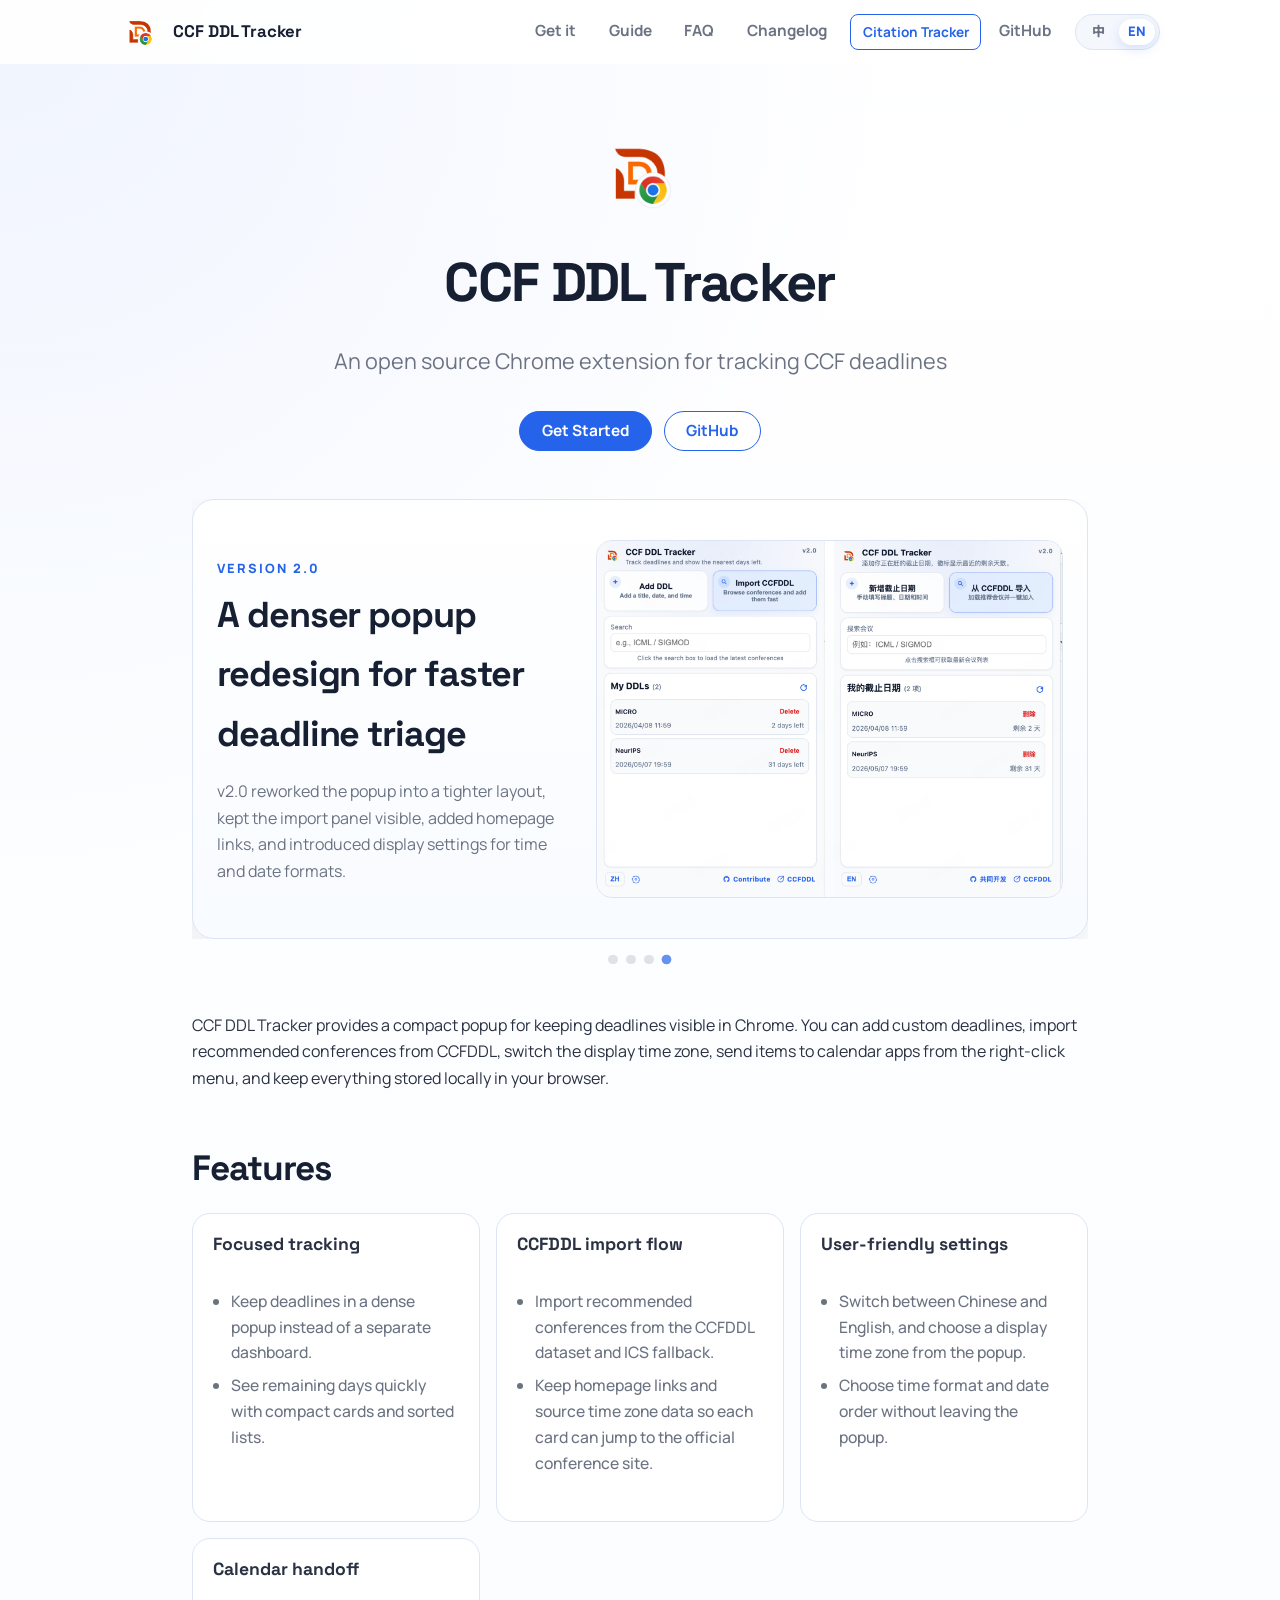
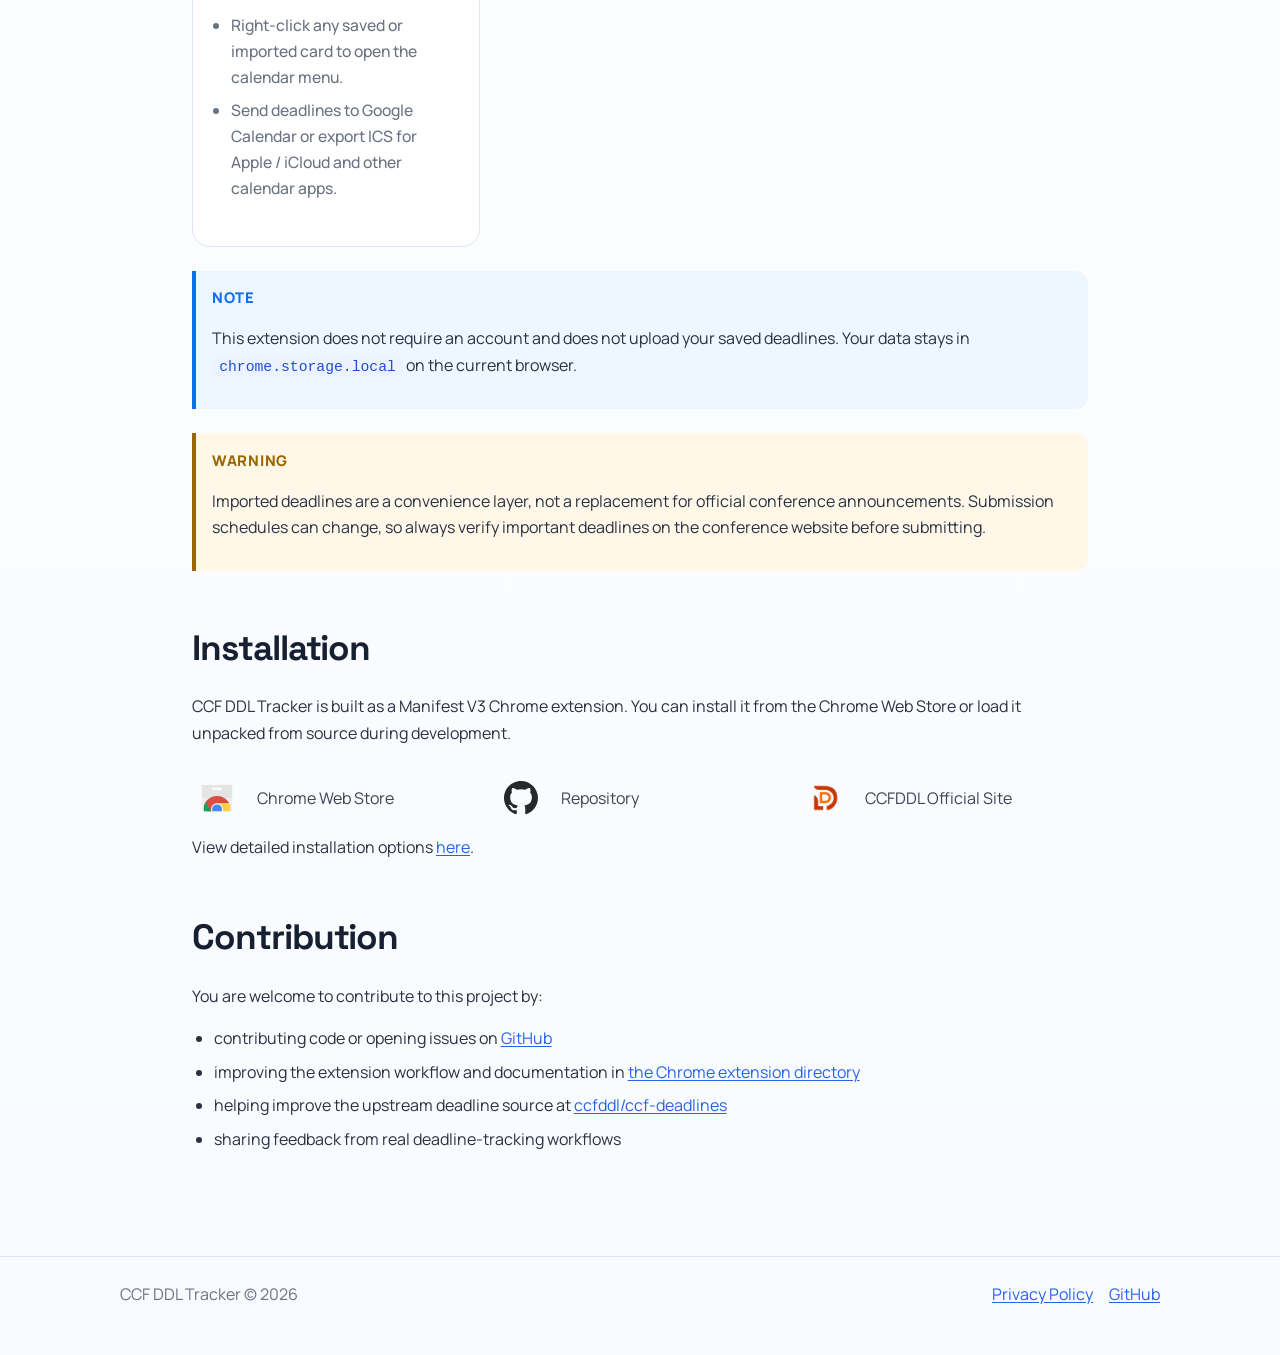
==== website/index.html @ 771f4bde "update" ====
<!DOCTYPE html>
<html lang="en">
<head>
    <meta charset="UTF-8">
    <meta name="viewport" content="width=device-width, initial-scale=1.0">
    <meta
        name="description"
        content="CCF DDL Tracker is an open source Chrome extension for tracking CCF deadlines with a compact popup, right-click calendar actions, time zone switching, import flow, and local-only storage."
        data-i18n-content="meta.description"
    >
    <title>CCF DDL Tracker: 一键添加和管理你的截止日期</title>
    <link rel="preconnect" href="https://fonts.googleapis.com">
    <link rel="preconnect" href="https://fonts.gstatic.com" crossorigin>
    <link
        href="https://fonts.googleapis.com/css2?family=Manrope:wght@400;500;600;700;800&amp;family=Noto+Sans+SC:wght@400;500;600;700;800&amp;family=Space+Grotesk:wght@500;700&amp;display=swap"
        rel="stylesheet"
    >
    <link rel="icon" href="./favicon-16x16.png?v=20260415-logo-large" type="image/png" sizes="16x16">
    <link rel="icon" href="./favicon-32x32.png?v=20260415-logo-large" type="image/png" sizes="32x32">
    <link rel="shortcut icon" href="./favicon-32x32.png?v=20260415-logo-large" type="image/png">
    <link rel="apple-touch-icon" href="./apple-touch-icon.png?v=20260415-logo-large">
    <link rel="stylesheet" href="./style.css">
</head>
<body class="page-home" data-page="home">
    <header class="site-header">
        <nav class="nav-shell">
            <a class="brand" href="./" aria-label="CCF DDL Tracker home" data-i18n-aria-label="brand.ariaLabel">
                <img
                    src="./ccf-ddl-tracker-logo.png"
                    alt="CCF DDL Tracker logo"
                    width="500"
                    height="500"
                    data-i18n-alt="brand.logoAlt"
                >
                <span>CCF DDL Tracker</span>
            </a>

            <button
                class="menu-toggle"
                type="button"
                aria-expanded="false"
                aria-controls="nav-panel"
                aria-label="Open site navigation"
                data-menu-toggle
                data-i18n-aria-label="menu.ariaLabel"
            >
                <span></span>
                <span></span>
                <span></span>
            </button>

            <div class="nav-panel" id="nav-panel" data-nav-panel>
                <a href="./get-it/" data-i18n="nav.getIt">Get it</a>
                <a href="./guide/" data-i18n="nav.guide">Guide</a>
                <a href="./faq/" data-i18n="nav.faq">FAQ</a>
                <a href="./changelog/" data-i18n="nav.changelog">Changelog</a>
                <a class="nav-badge" href="http://jianchengpan.space/citation-tracker/" target="_blank" rel="noopener noreferrer" data-i18n="nav.citationTracker">Citation Tracker</a>
                <a href="https://github.com/jaychempan/ccf-ddl-tracker" target="_blank" rel="noopener noreferrer" data-i18n="nav.github">GitHub</a>
                <button
                    class="language-toggle"
                    type="button"
                    aria-label="Switch website language"
                    data-lang-toggle
                    data-i18n-aria-label="langToggle.ariaLabel"
                >
                    <span data-lang-option="zh">中</span>
                    <span data-lang-option="en">EN</span>
                </button>
            </div>
        </nav>
    </header>

    <main class="site-main">
        <section class="project-info">
            <picture class="project-icon">
                <img
                    src="./ccf-ddl-tracker-logo.png"
                    alt="CCF DDL Tracker logo"
                    width="500"
                    height="500"
                    data-i18n-alt="brand.logoAlt"
                >
            </picture>
            <h1>CCF DDL Tracker</h1>
            <p class="project-subtitle" data-i18n="home.subtitle">An open source Chrome extension for tracking CCF deadlines</p>
        </section>

        <div class="hero-actions">
            <a class="button button-primary" href="./get-it/" data-i18n="home.primaryCta">Get Started</a>
            <a
                class="button button-secondary"
                href="https://github.com/jaychempan/ccf-ddl-tracker"
                target="_blank"
                rel="noopener noreferrer"
                data-i18n="nav.github"
            >
                GitHub
            </a>
        </div>

        <section class="preview-showcase">
            <div class="preview-scroller" data-preview-scroller>
                <article class="preview-panel" id="preview-v23" data-preview-slide>
                    <div class="preview-copy">
                        <span class="eyebrow" data-i18n="home.preview.eyebrow">Version 2.3</span>
                        <h3 data-i18n="home.preview.title">Conference metadata built into the popup workflow</h3>
                        <p data-i18n="home.preview.body">
                            v2.3 surfaces CCF categories and rankings while browsing imports, lets you choose which
                            metadata appears on saved cards and calendar exports, and remembers unfinished manual entries.
                        </p>
                    </div>
                    <img
                        src="./previewv2.3.png"
                        alt="Preview of the CCF DDL Tracker popup"
                        width="3180"
                        height="2475"
                        data-i18n-alt="home.preview.imageAlt"
                    >
                </article>

                <article class="preview-panel" id="preview-v22" data-preview-slide>
                    <div class="preview-copy">
                        <span class="eyebrow" data-i18n="home.preview.v22.eyebrow">Version 2.2</span>
                        <h3 data-i18n="home.preview.v22.title">Right-click calendar actions</h3>
                        <p data-i18n="home.preview.v22.body">
                            v2.2 added a right-click context menu for deadline cards, with direct export to
                            Google Calendar and Apple-compatible .ics download.
                        </p>
                    </div>
                    <img
                        src="./previewv2.2.png"
                        alt="Preview of the CCF DDL Tracker popup in v2.2"
                        width="3180"
                        height="2475"
                        loading="lazy"
                        data-i18n-alt="home.preview.v22.imageAlt"
                    >
                </article>

                <article class="preview-panel" id="preview-v21" data-preview-slide>
                    <div class="preview-copy">
                        <span class="eyebrow" data-i18n="home.preview.v21.eyebrow">Version 2.1</span>
                        <h3 data-i18n="home.preview.v21.title">Time zone switching that fits real submission workflows</h3>
                        <p data-i18n="home.preview.v21.body">
                            v2.1 added a popup time zone selector, kept imported source time semantics intact,
                            and made manual deadlines save against the zone you selected.
                        </p>
                    </div>
                    <img
                        src="./previewv2.1.png"
                        alt="Preview of the CCF DDL Tracker popup in v2.1"
                        width="3180"
                        height="2475"
                        loading="lazy"
                        data-i18n-alt="home.preview.v21.imageAlt"
                    >
                </article>

                <article class="preview-panel" id="preview-v20" data-preview-slide>
                    <div class="preview-copy">
                        <span class="eyebrow" data-i18n="home.preview.v20.eyebrow">Version 2.0</span>
                        <h3 data-i18n="home.preview.v20.title">A denser popup redesign for faster deadline triage</h3>
                        <p data-i18n="home.preview.v20.body">
                            v2.0 reworked the popup into a tighter layout, kept the import panel visible,
                            added homepage links, and introduced display settings for time and date formats.
                        </p>
                    </div>
                    <img
                        src="./previewv2.0.png"
                        alt="Preview of the CCF DDL Tracker popup in v2.0"
                        width="3231"
                        height="2475"
                        loading="lazy"
                        data-i18n-alt="home.preview.v20.imageAlt"
                    >
                </article>
            </div>

            <div class="preview-dots" role="group" aria-label="Choose a release preview" data-i18n-aria-label="home.preview.tabsLabel">
                <button class="preview-dot is-active" type="button" data-preview-target="0" aria-controls="preview-v23" aria-pressed="true" aria-label="v2.3" title="v2.3"></button>
                <button class="preview-dot" type="button" data-preview-target="1" aria-controls="preview-v22" aria-pressed="false" aria-label="v2.2" title="v2.2"></button>
                <button class="preview-dot" type="button" data-preview-target="2" aria-controls="preview-v21" aria-pressed="false" aria-label="v2.1" title="v2.1"></button>
                <button class="preview-dot" type="button" data-preview-target="3" aria-controls="preview-v20" aria-pressed="false" aria-label="v2.0" title="v2.0"></button>
            </div>
        </section>

        <article class="article-shell">
            <p data-i18n="home.intro">
                CCF DDL Tracker provides a compact popup for keeping deadlines visible in Chrome.
                You can add custom deadlines, import recommended conferences from CCFDDL, switch the
                display time zone, and keep everything stored locally in your browser.
            </p>

            <h2 data-i18n="home.features.title">Features</h2>
            <div class="home-features">
                <ul>
                    <li>
                        <span class="feature-title" data-i18n="home.features.focused.title">Focused tracking</span>
                        <ul>
                            <li data-i18n="home.features.focused.item1">Keep deadlines in a dense popup instead of a separate dashboard.</li>
                            <li data-i18n="home.features.focused.item2">See remaining days quickly with compact cards and sorted lists.</li>
                        </ul>
                    </li>
                    <li>
                        <span class="feature-title" data-i18n="home.features.import.title">CCFDDL import flow</span>
                        <ul>
                            <li data-i18n="home.features.import.item1">Import recommended conferences from the CCFDDL dataset and ICS fallback.</li>
                            <li data-i18n="home.features.import.item2">Keep homepage links and source time zone data so each card can jump to the official conference site.</li>
                        </ul>
                    </li>
                    <li>
                        <span class="feature-title" data-i18n="home.features.settings.title">User-friendly settings</span>
                        <ul>
                            <li data-i18n="home.features.settings.item1">Switch between Chinese and English, and choose a display time zone from the popup.</li>
                            <li data-i18n="home.features.settings.item2">Choose time format and date order without leaving the popup.</li>
                        </ul>
                    </li>
                    <li>
                        <span class="feature-title" data-i18n="home.features.calendar.title">Calendar handoff</span>
                        <ul>
                            <li data-i18n="home.features.calendar.item1">Right-click any saved or imported card to open the calendar menu.</li>
                            <li data-i18n="home.features.calendar.item2">Send deadlines to Google Calendar or export ICS for Apple / iCloud and other calendar apps.</li>
                        </ul>
                    </li>
                </ul>
            </div>

            <div class="markdown-alert markdown-alert-note">
                <p class="markdown-alert-title" data-i18n="home.note.title">Note</p>
                <p data-i18n-html="home.note.body">
                    This extension does not require an account and does not upload your saved deadlines.
                    Your data stays in <code>chrome.storage.local</code> on the current browser.
                </p>
            </div>

            <div class="markdown-alert markdown-alert-warning">
                <p class="markdown-alert-title" data-i18n="home.warning.title">Warning</p>
                <p data-i18n="home.warning.body">
                    Imported deadlines are a convenience layer, not a replacement for official conference
                    announcements. Submission schedules can change, so always verify important deadlines on
                    the conference website before submitting.
                </p>
            </div>

            <h2 data-i18n="home.install.title">Installation</h2>
            <p data-i18n="home.install.body">
                CCF DDL Tracker is built as a Manifest V3 Chrome extension. You can install it from the
                Chrome Web Store or load it unpacked from source during development.
            </p>

            <div class="button-list">
                <ul>
                    <li>
                        <a
                            href="https://chromewebstore.google.com/detail/fnnpcnlkehcbickmdmepjpjimgcleidd?utm_source=item-share-cb"
                            target="_blank"
                            rel="noopener noreferrer"
                        >
                            <span class="button-logo-slot" aria-hidden="true">
                                <img class="button-logo" src="./logos/chrome-web-store.svg" alt="">
                            </span>
                            <span class="button-label" data-i18n="home.links.chromeWebStore">Chrome Web Store</span>
                        </a>
                    </li>
                    <li>
                        <a
                            href="https://github.com/jaychempan/ccf-ddl-tracker"
                            target="_blank"
                            rel="noopener noreferrer"
                        >
                            <span class="button-logo-slot" aria-hidden="true">
                                <img class="button-logo button-logo-github" src="./logos/github.svg" alt="">
                            </span>
                            <span class="button-label" data-i18n="home.links.repository">Repository</span>
                        </a>
                    </li>
                    <li>
                        <a
                            href="https://ccfddl.com/"
                            target="_blank"
                            rel="noopener noreferrer"
                        >
                            <span class="button-logo-slot" aria-hidden="true">
                                <img class="button-logo button-logo-ccfddl" src="./logos/ccfddl.png" alt="">
                            </span>
                            <span class="button-label" data-i18n="home.links.ccfddl">CCFDDL Official Site</span>
                        </a>
                    </li>
                </ul>
            </div>

            <p data-i18n-html="home.install.more">
                View detailed installation options <a href="./get-it/">here</a>.
            </p>

            <h2 data-i18n="home.contribution.title">Contribution</h2>
            <p data-i18n="home.contribution.lead">You are welcome to contribute to this project by:</p>
            <ul>
                <li data-i18n-html="home.contribution.item1">contributing code or opening issues on <a href="https://github.com/jaychempan/ccf-ddl-tracker" target="_blank" rel="noopener noreferrer">GitHub</a></li>
                <li data-i18n-html="home.contribution.item2">improving the extension workflow and documentation in <a href="https://github.com/jaychempan/ccf-ddl-tracker/tree/main/chrome" target="_blank" rel="noopener noreferrer">the Chrome extension directory</a></li>
                <li data-i18n-html="home.contribution.item3">helping improve the upstream deadline source at <a href="https://github.com/ccfddl/ccf-deadlines" target="_blank" rel="noopener noreferrer">ccfddl/ccf-deadlines</a></li>
                <li data-i18n="home.contribution.item4">sharing feedback from real deadline-tracking workflows</li>
            </ul>
        </article>
    </main>

    <footer class="site-footer">
        <div class="footer-shell">
            <div>CCF DDL Tracker © 2026</div>
            <div class="footer-links">
                <a href="./privacy/" data-i18n="footer.privacy">Privacy Policy</a>
                <a href="https://github.com/jaychempan/ccf-ddl-tracker" target="_blank" rel="noopener noreferrer" data-i18n="nav.github">GitHub</a>
            </div>
        </div>
    </footer>

    <script src="./script.js"></script>
</body>
</html>
---- website/style.css ----
:root {
    --color-primary: #2563eb;
    --color-primary-strong: #1d4ed8;
    --color-foreground: #172033;
    --color-background: #ffffff;
    --color-border: #dde4f3;
    --color-muted: #6b7382;
    --color-muted-bg: #f4f7fc;
    --color-progress: #f7b733;
    --color-note: #0f6feb;
    --color-note-bg: #eef6ff;
    --color-warning: #9a6700;
    --color-warning-bg: #fff8e8;
    --shadow-soft: 0 18px 40px rgba(23, 32, 51, 0.08);
    --radius: 18px;
    --nav-height: 4rem;
    --max-width: 1040px;
    --home-content-width: 56rem;
}

*,
*::before,
*::after {
    box-sizing: border-box;
}

html {
    scroll-behavior: smooth;
    scrollbar-width: none;
}

body {
    margin: 0;
    color: var(--color-foreground);
    background:
        radial-gradient(circle at top left, rgba(37, 99, 235, 0.07), transparent 28%),
        linear-gradient(180deg, #ffffff 0%, #f8fbff 100%);
    font-family: "Manrope", "Noto Sans SC", "Helvetica Neue", Arial, sans-serif;
    line-height: 1.65;
    -ms-overflow-style: none;
}

html::-webkit-scrollbar,
body::-webkit-scrollbar {
    width: 0;
    height: 0;
}

body.menu-open {
    overflow: hidden;
}

a {
    color: inherit;
    text-decoration: none;
}

img {
    display: block;
    max-width: 100%;
    height: auto;
}

code {
    padding: 0.12rem 0.45rem;
    border-radius: 0.35rem;
    background: #edf2ff;
    color: var(--color-primary-strong);
    font-family: ui-monospace, SFMono-Regular, Menlo, Monaco, Consolas, monospace;
    font-size: 0.92em;
}

.site-header {
    position: sticky;
    top: 0;
    z-index: 20;
    background: rgba(255, 255, 255, 0.9);
    backdrop-filter: blur(16px);
}

.nav-shell,
.site-main,
.footer-shell {
    width: min(calc(100% - 2rem), var(--max-width));
    margin: 0 auto;
}

.nav-shell {
    display: flex;
    align-items: center;
    min-height: var(--nav-height);
    gap: 1rem;
}

.brand {
    display: inline-flex;
    align-items: center;
    gap: 0.8rem;
    font-family: "Space Grotesk", "Noto Sans SC", "Helvetica Neue", Arial, sans-serif;
    font-size: 1.05rem;
    font-weight: 700;
}

.brand img {
    width: 40px;
    height: 40px;
    border-radius: 12px;
}

.nav-panel {
    display: flex;
    align-items: center;
    gap: 0.25rem;
    margin-left: auto;
}

.nav-panel a {
    display: block;
    padding: 0.7rem 0.9rem;
    border-bottom: 2px solid transparent;
    color: var(--color-muted);
    font-size: 0.96rem;
    font-weight: 700;
    transition: color 0.18s ease, border-color 0.18s ease;
}

.nav-panel a:hover,
.nav-panel a:focus-visible,
.nav-panel a.active {
    color: var(--color-primary);
    border-color: currentColor;
}

.nav-badge {
    margin-left: 0.3rem;
    padding: 0.35rem 0.7rem !important;
    border: 1.5px solid var(--color-primary) !important;
    border-radius: 0.5rem;
    color: var(--color-primary) !important;
    font-size: 0.85rem !important;
    font-weight: 600;
    transition: background 0.18s ease, color 0.18s ease;
}

.nav-badge:hover,
.nav-badge:focus-visible {
    background: var(--color-primary);
    color: #fff !important;
    border-color: var(--color-primary) !important;
}

.language-toggle {
    display: inline-flex;
    align-items: center;
    gap: 0.2rem;
    margin-left: 0.35rem;
    padding: 0.28rem;
    border: 1px solid var(--color-border);
    border-radius: 999px;
    background: rgba(244, 247, 252, 0.96);
    color: var(--color-muted);
    cursor: pointer;
    font: inherit;
}

.language-toggle span {
    display: inline-flex;
    align-items: center;
    justify-content: center;
    min-width: 2.2rem;
    padding: 0.38rem 0.55rem;
    border-radius: 999px;
    font-size: 0.82rem;
    font-weight: 800;
    line-height: 1;
    transition: background 0.18s ease, color 0.18s ease, box-shadow 0.18s ease;
}

.language-toggle:hover,
.language-toggle:focus-visible {
    border-color: rgba(37, 99, 235, 0.3);
}

html[lang="zh-CN"] .language-toggle [data-lang-option="zh"],
html[lang="en"] .language-toggle [data-lang-option="en"] {
    background: var(--color-background);
    color: var(--color-primary);
    box-shadow: 0 4px 12px rgba(37, 99, 235, 0.14);
}

.menu-toggle {
    display: none;
    margin-left: auto;
    width: 44px;
    height: 44px;
    padding: 0;
    border: 1px solid var(--color-border);
    border-radius: 12px;
    background: var(--color-background);
    cursor: pointer;
}

.menu-toggle span {
    display: block;
    width: 18px;
    height: 2px;
    margin: 4px auto;
    border-radius: 999px;
    background: var(--color-foreground);
    transition: transform 0.22s ease, opacity 0.22s ease;
}

.menu-toggle[aria-expanded="true"] span:nth-child(1) {
    transform: translateY(6px) rotate(45deg);
}

.menu-toggle[aria-expanded="true"] span:nth-child(2) {
    opacity: 0;
}

.menu-toggle[aria-expanded="true"] span:nth-child(3) {
    transform: translateY(-6px) rotate(-45deg);
}

.site-main {
    padding: 4rem 0 5rem;
}

.page-home .project-info,
.page-home .hero-actions,
.page-home .preview-showcase,
.page-home .article-shell {
    max-width: var(--home-content-width);
    margin-left: auto;
    margin-right: auto;
}

.project-info {
    text-align: center;
}

.project-icon {
    display: block;
    width: 92px;
    height: 92px;
    margin: 0 auto 1.1rem;
}

.project-icon img {
    width: 100%;
    height: 100%;
    object-fit: contain;
}

.project-info h1,
.article-shell h1,
.article-shell h2,
.article-shell h3,
.preview-copy h3 {
    font-family: "Space Grotesk", "Noto Sans SC", "Helvetica Neue", Arial, sans-serif;
    letter-spacing: -0.03em;
}

.project-info h1 {
    margin: 0;
    font-size: clamp(2.5rem, 5vw, 3.4rem);
}

.project-subtitle {
    margin: 1rem auto 0;
    max-width: 40rem;
    color: var(--color-muted);
    font-size: 1.35rem;
}

.hero-actions {
    display: flex;
    justify-content: center;
    gap: 0.75rem;
    margin: 2rem 0 3rem;
}

.button {
    display: inline-flex;
    align-items: center;
    justify-content: center;
    padding: 0.62rem 1.35rem;
    border: 1px solid var(--color-primary);
    border-radius: 999px;
    background: var(--color-background);
    color: var(--color-primary);
    font-size: 0.96rem;
    font-weight: 700;
    line-height: 1.2;
    transition: transform 0.18s ease, box-shadow 0.18s ease, color 0.18s ease;
}

.button:hover,
.button:focus-visible {
    transform: translateY(-1px);
}

.button-primary {
    background: var(--color-primary);
    color: #ffffff;
}

.button-secondary {
    background: var(--color-background);
}

.preview-showcase {
    margin: 0 auto 3rem;
}

.preview-dots {
    display: flex;
    align-items: center;
    justify-content: center;
    gap: 0.55rem;
    margin-top: 1rem;
}

.preview-dot {
    width: 0.58rem;
    height: 0.58rem;
    padding: 0;
    border: 0;
    border-radius: 50%;
    background: rgba(23, 32, 51, 0.18);
    cursor: pointer;
    transition: transform 0.18s ease, background-color 0.18s ease, opacity 0.18s ease;
    opacity: 0.7;
}

.preview-dot:hover,
.preview-dot:focus-visible {
    background: rgba(23, 32, 51, 0.28);
    opacity: 1;
}

.preview-dot:focus-visible {
    outline: 2px solid rgba(37, 99, 235, 0.28);
    outline-offset: 3px;
}

.preview-dot.is-active {
    background: rgba(37, 99, 235, 0.7);
    transform: scale(1.08);
    opacity: 1;
}

.preview-scroller {
    display: grid;
    grid-auto-flow: column;
    grid-auto-columns: 100%;
    gap: 1rem;
    overflow-x: auto;
    padding-bottom: 0;
    scroll-snap-type: x mandatory;
    overscroll-behavior-x: contain;
    scrollbar-width: none;
    -ms-overflow-style: none;
}

.preview-scroller::-webkit-scrollbar {
    display: none;
}

.preview-panel {
    display: grid;
    grid-template-columns: minmax(0, 0.95fr) minmax(0, 1.25fr);
    align-items: center;
    gap: 1.5rem;
    min-width: 0;
    margin: 0;
    padding: 1.5rem;
    border: 1px solid var(--color-border);
    border-radius: calc(var(--radius) + 4px);
    background: linear-gradient(180deg, #ffffff 0%, #f8fbff 100%);
    box-shadow: var(--shadow-soft);
    scroll-snap-align: start;
}

.preview-panel img {
    border-radius: 1rem;
    border: 1px solid var(--color-border);
}

.preview-copy h3 {
    margin: 0.35rem 0 0.9rem;
    font-size: clamp(1.6rem, 3vw, 2.25rem);
}

.preview-copy p {
    margin: 0;
    color: var(--color-muted);
}

.eyebrow {
    color: var(--color-primary);
    font-size: 0.8rem;
    font-weight: 800;
    letter-spacing: 0.16em;
    text-transform: uppercase;
}

.article-shell {
    max-width: 52rem;
    margin: 0 auto;
}

.article-shell > :first-child {
    margin-top: 0;
}

.article-shell h1 {
    margin: 0 0 1rem;
    font-size: clamp(2.1rem, 4vw, 2.8rem);
}

.article-shell h2 {
    margin: 3rem 0 1rem;
    font-size: clamp(1.8rem, 3vw, 2.2rem);
    scroll-margin-top: 5.25rem;
}

.article-shell h3 {
    margin: 2rem 0 0.6rem;
    font-size: 1.35rem;
}

.article-shell p,
.article-shell li {
    color: #293142;
}

.article-shell p {
    margin: 0 0 1rem;
}

.article-shell ul,
.article-shell ol {
    margin: 0 0 1.5rem;
    padding-left: 1.35rem;
}

.article-shell li + li {
    margin-top: 0.45rem;
}

.article-shell a,
.footer-links a {
    color: var(--color-primary);
    text-decoration: underline;
    text-underline-offset: 0.14em;
}

.home-features ul {
    padding: 0;
    list-style: none;
}

.home-features > ul {
    display: grid;
    grid-template-columns: repeat(auto-fit, minmax(min(100%, 16rem), 1fr));
    gap: 1rem;
    margin: 0;
}

.home-features > ul > li {
    display: flex;
    flex-direction: column;
    min-width: 0;
    min-height: 100%;
    margin: 0;
    padding: 1.25rem;
    border: 1px solid var(--color-border);
    border-radius: var(--radius);
    background: var(--color-background);
    font-family: "Space Grotesk", "Noto Sans SC", "Helvetica Neue", Arial, sans-serif;
    font-size: 1.1rem;
    font-weight: 700;
}

.home-features > ul > li + li {
    margin-top: 0;
}

.feature-title {
    display: flex;
    align-items: flex-start;
    min-height: 2.6rem;
    line-height: 1.2;
    overflow-wrap: anywhere;
}

.home-features > ul > li > ul {
    flex: 1 1 auto;
    margin-top: 0.8rem;
    padding-left: 1.1rem;
    list-style: disc;
}

.home-features > ul > li > ul li {
    color: var(--color-muted);
    font-family: "Manrope", "Noto Sans SC", "Helvetica Neue", Arial, sans-serif;
    font-size: 0.98rem;
    font-weight: 500;
}

.markdown-alert {
    margin: 1.5rem 0;
    padding: 0.9rem 1rem;
    border-left: 0.25rem solid;
    border-radius: 0 0.75rem 0.75rem 0;
}

.markdown-alert-title {
    margin: 0 0 0.35rem;
    font-size: 0.92rem;
    font-weight: 800;
    text-transform: uppercase;
    letter-spacing: 0.05em;
}

.markdown-alert-note {
    border-left-color: var(--color-note);
    background: var(--color-note-bg);
}

.markdown-alert-note .markdown-alert-title {
    color: var(--color-note);
}

.markdown-alert-warning {
    border-left-color: var(--color-warning);
    background: var(--color-warning-bg);
}

.markdown-alert-warning .markdown-alert-title {
    color: var(--color-warning);
}

.button-list ul {
    display: flex;
    flex-wrap: wrap;
    align-items: stretch;
    gap: 1rem;
    margin: 0;
    padding: 0;
    list-style: none;
}

.button-list li {
    display: flex;
    flex: 1 1 220px;
    min-height: 4.5rem;
    margin: 0;
}

.button-list li + li {
    margin-top: 0;
}

.button-list a {
    display: flex;
    flex: 1 1 auto;
    width: 100%;
    height: 100%;
    align-items: center;
    gap: 0.9rem;
    min-height: 4.5rem;
    padding: 0;
    border: 0;
    border-radius: 0;
    background: transparent;
    color: rgba(23, 32, 51, 0.84);
    text-decoration: none;
    box-shadow: none;
    line-height: 1.2;
    transition: color 0.18s ease, opacity 0.18s ease;
}

.button-list a:hover,
.button-list a:focus-visible {
    color: var(--color-primary);
}

.button-logo-slot {
    display: inline-flex;
    flex: 0 0 3.15rem;
    align-items: center;
    justify-content: center;
    width: 3.15rem;
    min-width: 3.15rem;
    height: 100%;
}

.button-label {
    display: flex;
    flex: 1 1 auto;
    align-items: center;
    min-height: 4.5rem;
    line-height: 1.15;
}

.button-logo {
    width: 2.1rem;
    height: 2.1rem;
    display: block;
    object-fit: contain;
}

.button-logo-github {
    width: 2.1rem;
    height: 2.1rem;
}

.button-logo-ccfddl {
    width: 2.7rem;
    height: 2.7rem;
}

.panel {
    margin: 1.5rem 0;
    padding: 1.2rem 1.25rem;
    border: 1px solid var(--color-border);
    border-radius: var(--radius);
    background: var(--color-background);
    box-shadow: var(--shadow-soft);
}

.panel > :last-child {
    margin-bottom: 0;
}

.site-footer {
    border-top: 1px solid var(--color-border);
}

.footer-shell {
    display: flex;
    justify-content: space-between;
    align-items: center;
    gap: 1rem;
    padding: 1.5rem 0 3rem;
    color: var(--color-muted);
}

.footer-links {
    display: flex;
    gap: 1rem;
    flex-wrap: wrap;
}

@media (max-width: 880px) {
    .preview-panel {
        grid-template-columns: 1fr;
    }
}

@media (max-width: 720px) {
    .site-main,
    .nav-shell,
    .footer-shell {
        width: min(calc(100% - 1.2rem), var(--max-width));
    }

    .menu-toggle {
        display: block;
    }

    .nav-panel {
        position: fixed;
        top: calc(var(--nav-height) + 0.35rem);
        left: 0.6rem;
        right: 0.6rem;
        display: grid;
        gap: 0.2rem;
        padding: 0.85rem;
        border: 1px solid var(--color-border);
        border-radius: 1rem;
        background: rgba(255, 255, 255, 0.98);
        box-shadow: var(--shadow-soft);
        opacity: 0;
        pointer-events: none;
        transform: translateY(-10px);
        transition: opacity 0.18s ease, transform 0.18s ease;
    }

    .menu-open .nav-panel {
        opacity: 1;
        pointer-events: auto;
        transform: translateY(0);
    }

    .nav-panel a {
        padding: 0.75rem;
        text-align: center;
    }

    .nav-badge {
        margin-left: 0;
        margin-top: 0.3rem;
    }

    .language-toggle {
        justify-content: center;
        width: 100%;
        margin-left: 0;
        margin-top: 0.2rem;
        padding: 0.42rem;
    }

    .hero-actions,
    .button-list ul,
    .footer-shell {
        flex-direction: column;
        align-items: stretch;
    }

    .project-subtitle {
        font-size: 1.15rem;
    }

    .project-icon {
        width: 76px;
        height: 76px;
    }

    .home-features > ul {
        grid-template-columns: 1fr;
    }

    .home-features > ul > li {
        padding: 1rem;
    }

    .feature-title {
        min-height: 0;
    }
}
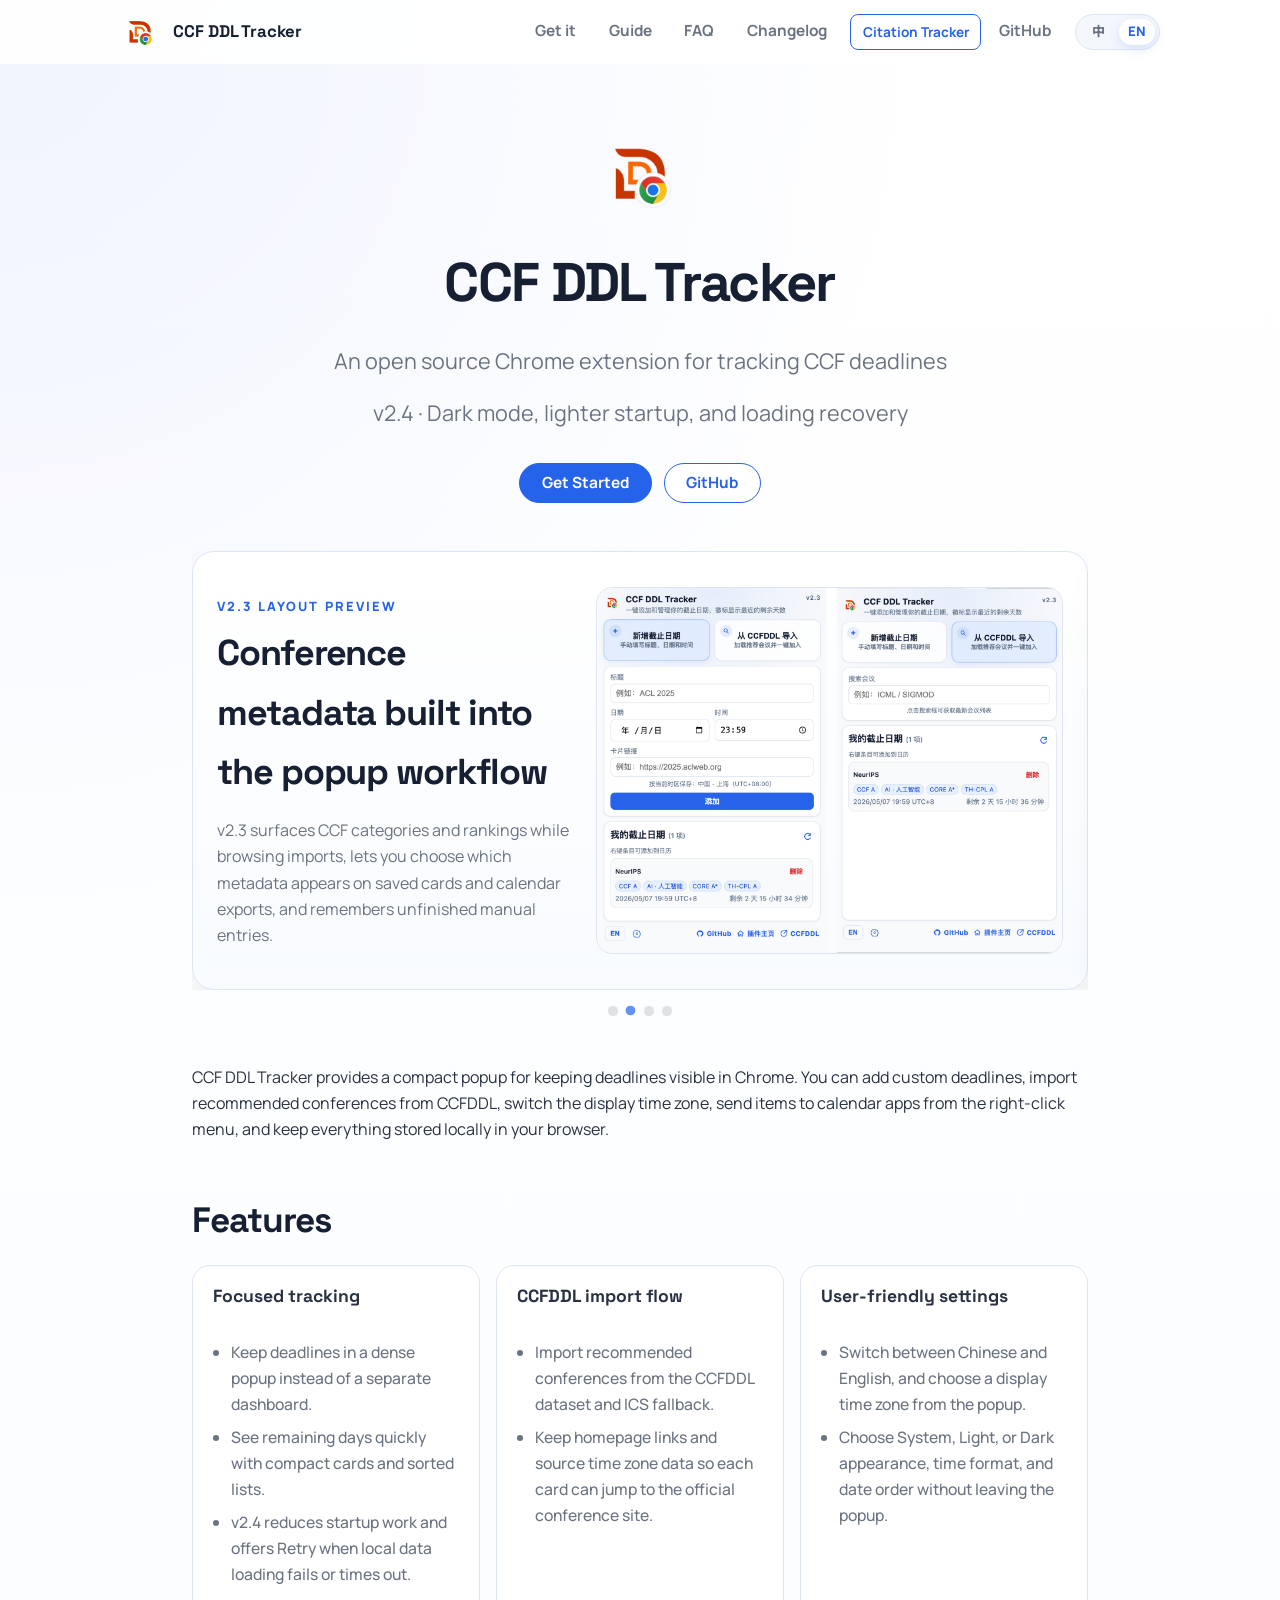
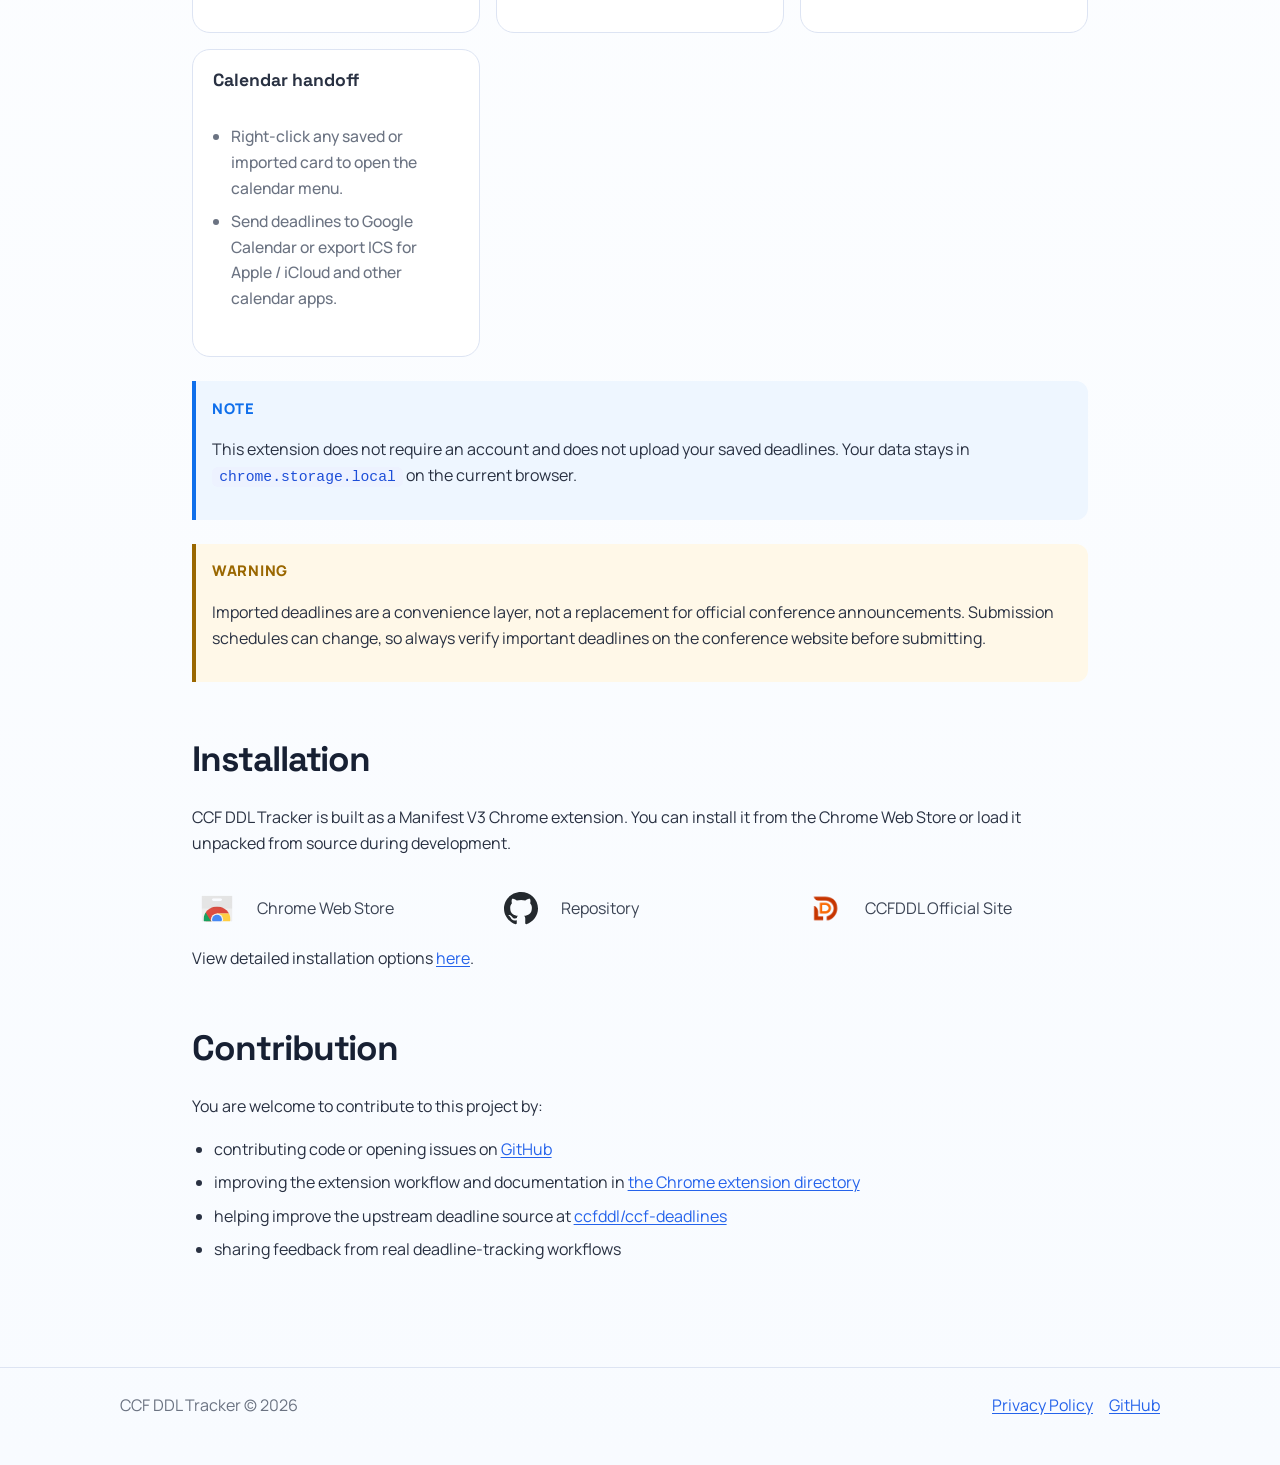
==== commit aac3f7c9: "Release v2.4: improve popup startup and recovery" ====
--- a/website/index.html
+++ b/website/index.html
@@ -83,6 +83,7 @@
             </picture>
             <h1>CCF DDL Tracker</h1>
             <p class="project-subtitle" data-i18n="home.subtitle">An open source Chrome extension for tracking CCF deadlines</p>
+            <p class="project-subtitle" data-i18n="home.release">v2.4 · Dark mode, lighter startup, and loading recovery</p>
         </section>
 
         <div class="hero-actions">
@@ -102,7 +103,7 @@
             <div class="preview-scroller" data-preview-scroller>
                 <article class="preview-panel" id="preview-v23" data-preview-slide>
                     <div class="preview-copy">
-                        <span class="eyebrow" data-i18n="home.preview.eyebrow">Version 2.3</span>
+                        <span class="eyebrow" data-i18n="home.preview.eyebrow">v2.3 layout preview</span>
                         <h3 data-i18n="home.preview.title">Conference metadata built into the popup workflow</h3>
                         <p data-i18n="home.preview.body">
                             v2.3 surfaces CCF categories and rankings while browsing imports, lets you choose which
@@ -111,7 +112,7 @@
                     </div>
                     <img
                         src="./previewv2.3.png"
-                        alt="Preview of the CCF DDL Tracker popup"
+                        alt="Preview of the CCF DDL Tracker v2.3 popup"
                         width="3180"
                         height="2475"
                         data-i18n-alt="home.preview.imageAlt"
@@ -199,6 +200,7 @@
                         <ul>
                             <li data-i18n="home.features.focused.item1">Keep deadlines in a dense popup instead of a separate dashboard.</li>
                             <li data-i18n="home.features.focused.item2">See remaining days quickly with compact cards and sorted lists.</li>
+                            <li data-i18n="home.features.focused.item3">v2.4 reduces startup work and offers Retry when local data loading fails or times out.</li>
                         </ul>
                     </li>
                     <li>
@@ -212,7 +214,7 @@
                         <span class="feature-title" data-i18n="home.features.settings.title">User-friendly settings</span>
                         <ul>
                             <li data-i18n="home.features.settings.item1">Switch between Chinese and English, and choose a display time zone from the popup.</li>
-                            <li data-i18n="home.features.settings.item2">Choose time format and date order without leaving the popup.</li>
+                            <li data-i18n="home.features.settings.item2">Choose System, Light, or Dark appearance, time format, and date order without leaving the popup.</li>
                         </ul>
                     </li>
                     <li>
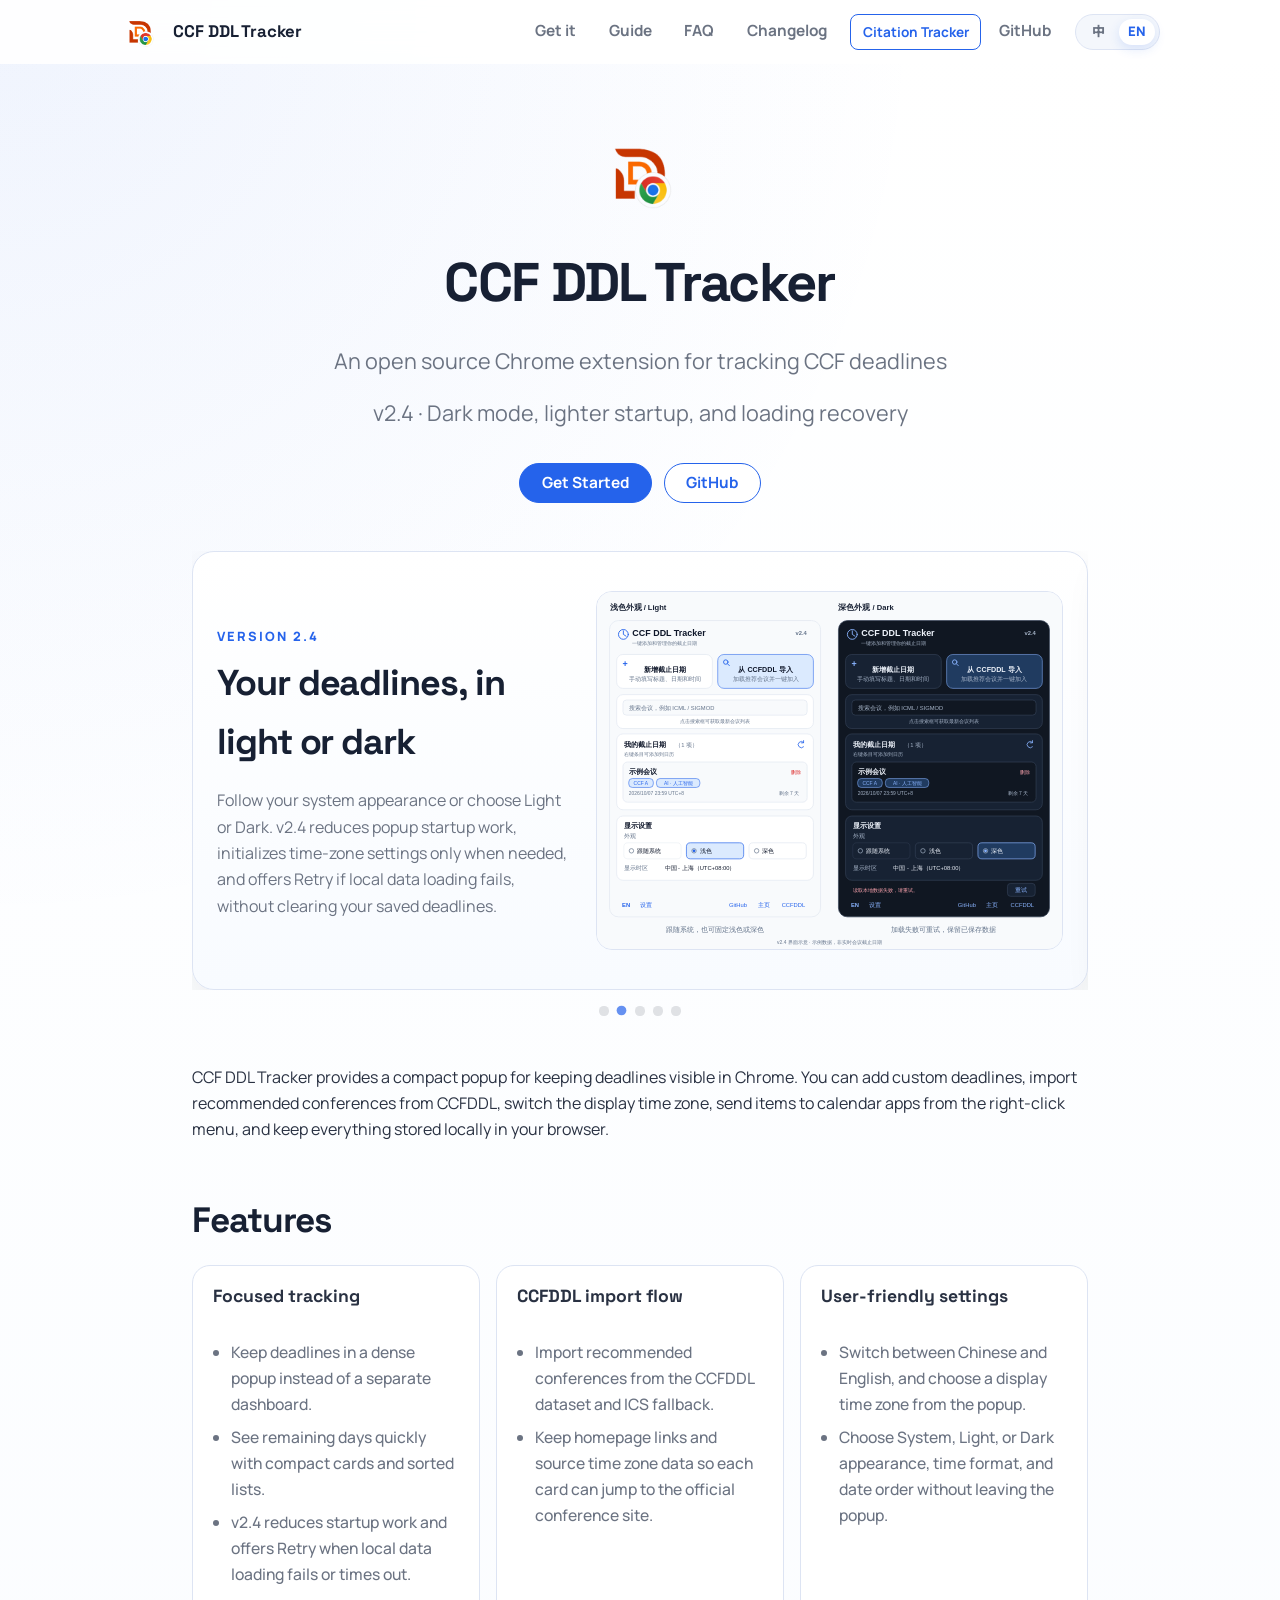
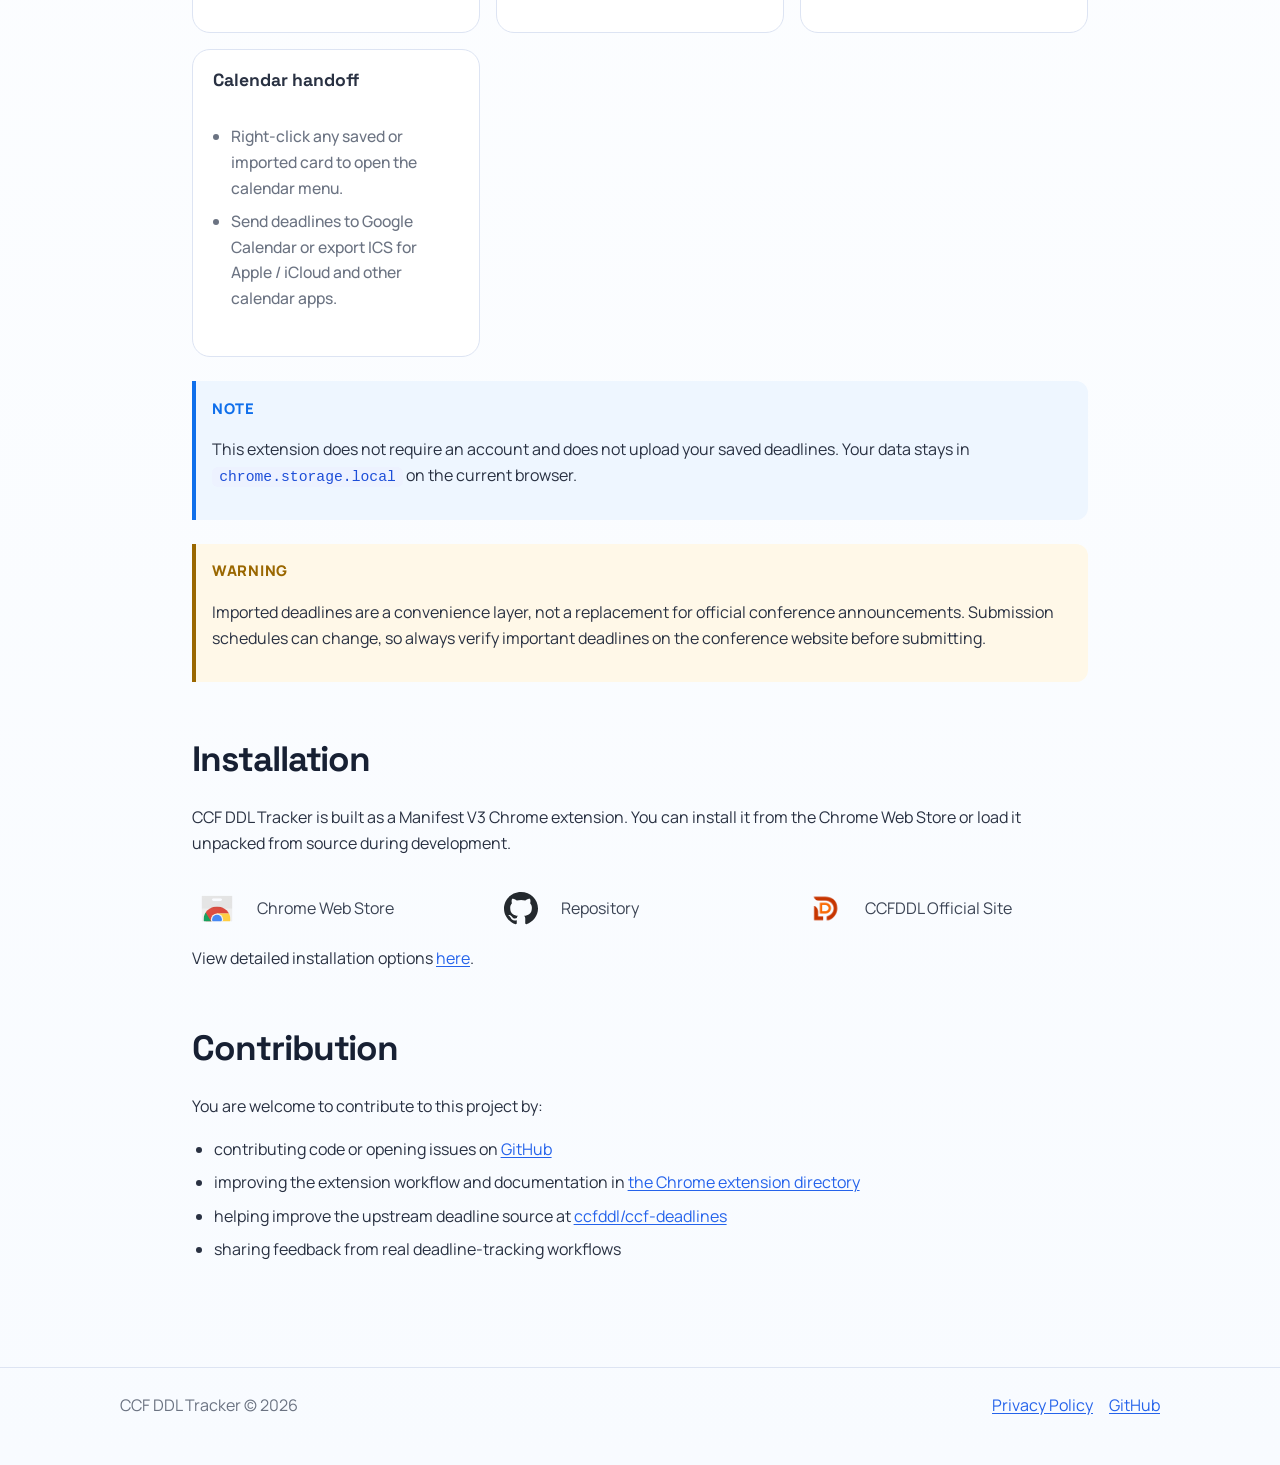
==== commit 2f2d03db: "Add v2.4 light and dark preview to homepage" ====
--- a/website/index.html
+++ b/website/index.html
@@ -101,6 +101,26 @@
 
         <section class="preview-showcase">
             <div class="preview-scroller" data-preview-scroller>
+                <article class="preview-panel" id="preview-v24" data-preview-slide>
+                    <div class="preview-copy">
+                        <span class="eyebrow" data-i18n="home.preview.v24.eyebrow">Version 2.4</span>
+                        <h3 data-i18n="home.preview.v24.title">Your deadlines, in light or dark</h3>
+                        <p data-i18n="home.preview.v24.body">
+                            Follow your system appearance or choose Light or Dark. v2.4 reduces popup startup
+                            work, initializes time-zone settings only when needed, and offers Retry if local
+                            data loading fails, without clearing your saved deadlines.
+                        </p>
+                    </div>
+                    <img
+                        src="./previewv2.4.svg"
+                        alt="Illustration of CCF DDL Tracker v2.4 light and dark appearance with theme settings and a loading retry option"
+                        width="1040"
+                        height="800"
+                        fetchpriority="high"
+                        data-i18n-alt="home.preview.v24.imageAlt"
+                    >
+                </article>
+
                 <article class="preview-panel" id="preview-v23" data-preview-slide>
                     <div class="preview-copy">
                         <span class="eyebrow" data-i18n="home.preview.eyebrow">v2.3 layout preview</span>
@@ -115,6 +135,7 @@
                         alt="Preview of the CCF DDL Tracker v2.3 popup"
                         width="3180"
                         height="2475"
+                        loading="lazy"
                         data-i18n-alt="home.preview.imageAlt"
                     >
                 </article>
@@ -178,10 +199,11 @@
             </div>
 
             <div class="preview-dots" role="group" aria-label="Choose a release preview" data-i18n-aria-label="home.preview.tabsLabel">
-                <button class="preview-dot is-active" type="button" data-preview-target="0" aria-controls="preview-v23" aria-pressed="true" aria-label="v2.3" title="v2.3"></button>
-                <button class="preview-dot" type="button" data-preview-target="1" aria-controls="preview-v22" aria-pressed="false" aria-label="v2.2" title="v2.2"></button>
-                <button class="preview-dot" type="button" data-preview-target="2" aria-controls="preview-v21" aria-pressed="false" aria-label="v2.1" title="v2.1"></button>
-                <button class="preview-dot" type="button" data-preview-target="3" aria-controls="preview-v20" aria-pressed="false" aria-label="v2.0" title="v2.0"></button>
+                <button class="preview-dot is-active" type="button" data-preview-target="0" aria-controls="preview-v24" aria-pressed="true" aria-label="v2.4" title="v2.4"></button>
+                <button class="preview-dot" type="button" data-preview-target="1" aria-controls="preview-v23" aria-pressed="false" aria-label="v2.3" title="v2.3"></button>
+                <button class="preview-dot" type="button" data-preview-target="2" aria-controls="preview-v22" aria-pressed="false" aria-label="v2.2" title="v2.2"></button>
+                <button class="preview-dot" type="button" data-preview-target="3" aria-controls="preview-v21" aria-pressed="false" aria-label="v2.1" title="v2.1"></button>
+                <button class="preview-dot" type="button" data-preview-target="4" aria-controls="preview-v20" aria-pressed="false" aria-label="v2.0" title="v2.0"></button>
             </div>
         </section>
 
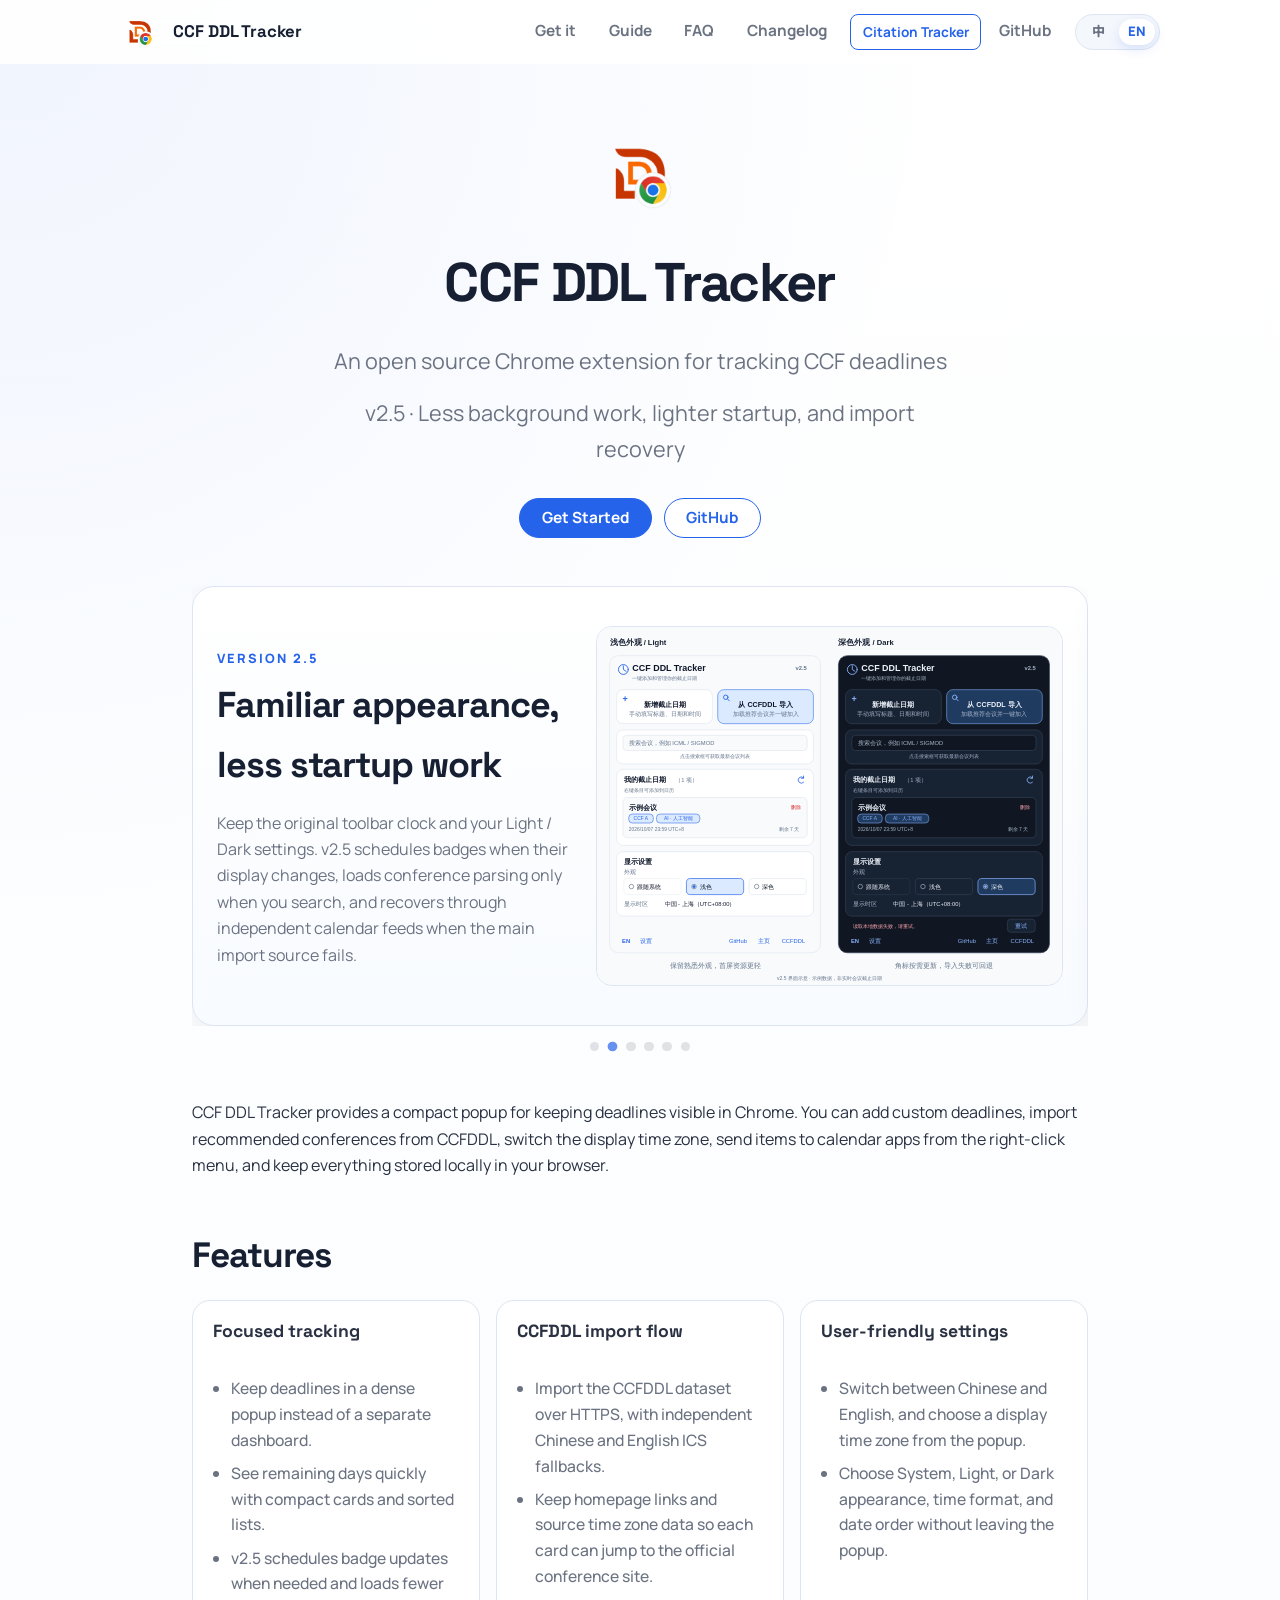
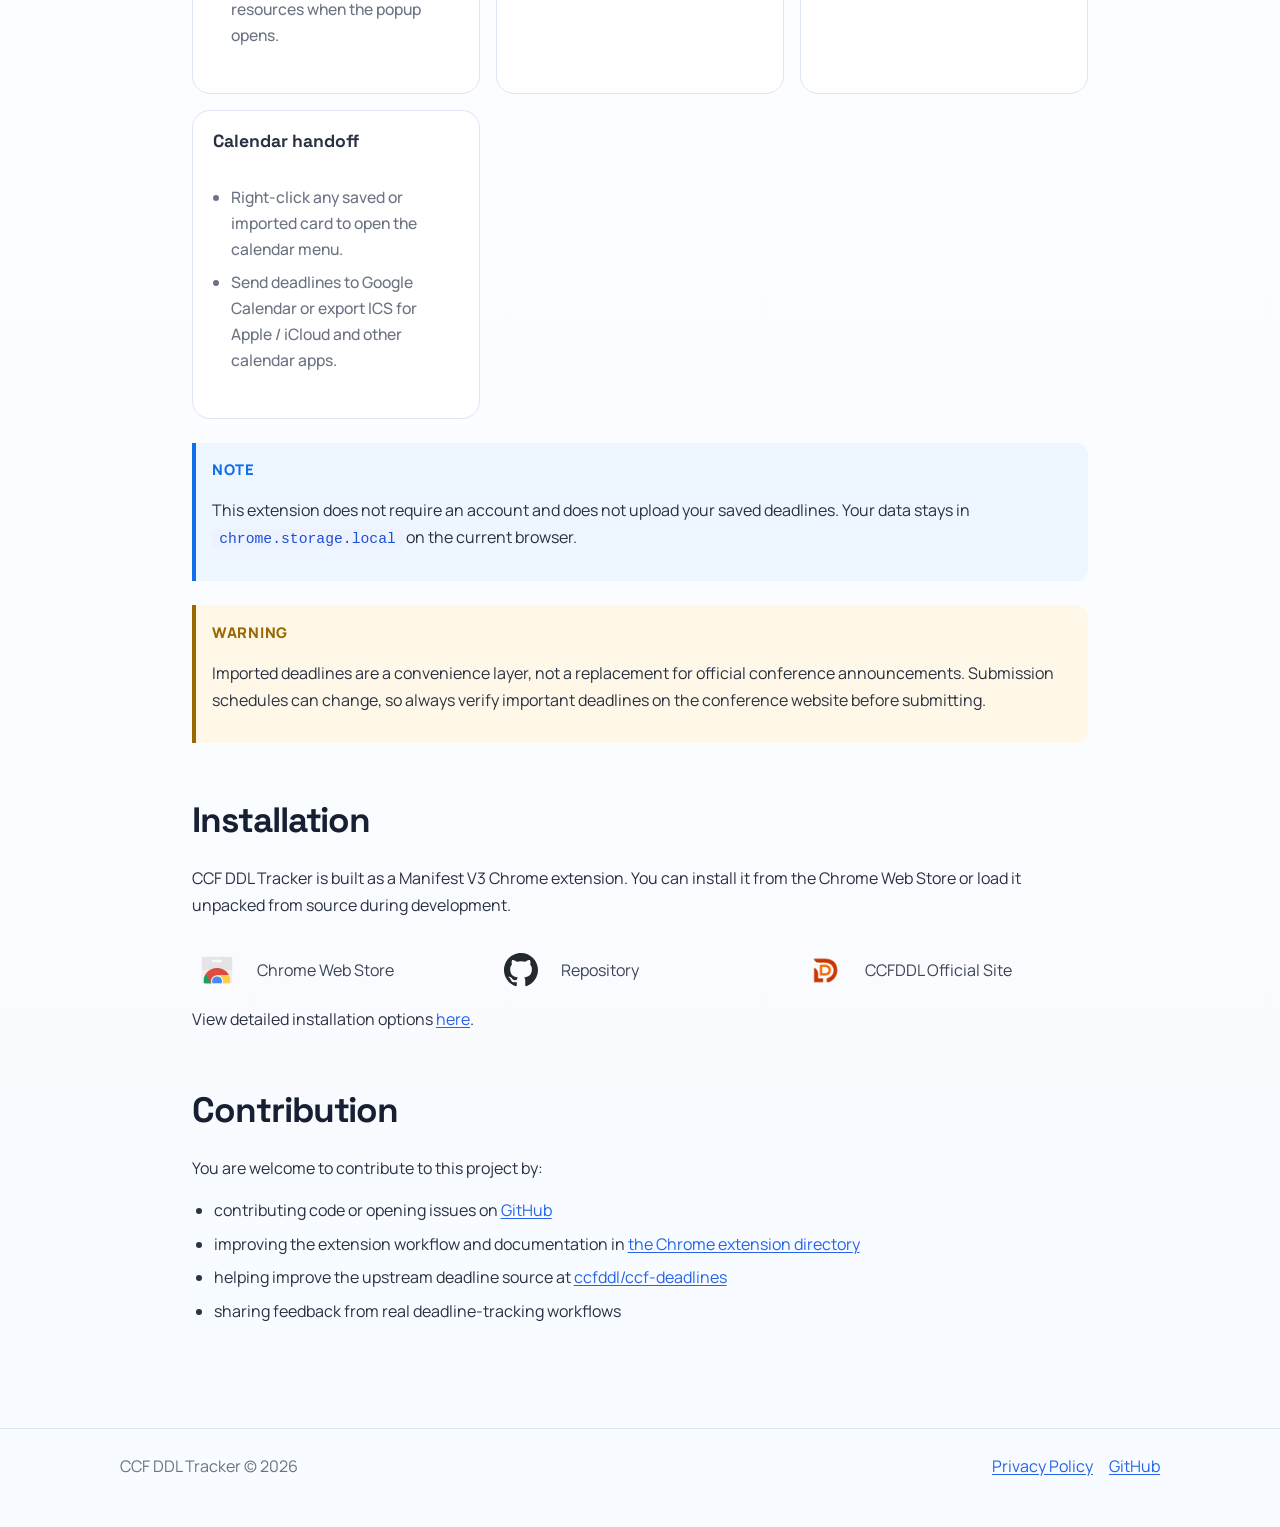
==== commit b18e2daa: "Release v2.5 with scheduled badges and resilient conference imports" ====
--- a/website/index.html
+++ b/website/index.html
@@ -83,7 +83,7 @@
             </picture>
             <h1>CCF DDL Tracker</h1>
             <p class="project-subtitle" data-i18n="home.subtitle">An open source Chrome extension for tracking CCF deadlines</p>
-            <p class="project-subtitle" data-i18n="home.release">v2.4 · Dark mode, lighter startup, and loading recovery</p>
+            <p class="project-subtitle" data-i18n="home.release">v2.5 · Less background work, lighter startup, and import recovery</p>
         </section>
 
         <div class="hero-actions">
@@ -101,6 +101,22 @@
 
         <section class="preview-showcase">
             <div class="preview-scroller" data-preview-scroller>
+                <article class="preview-panel" id="preview-v25" data-preview-slide>
+                    <div class="preview-copy">
+                        <span class="eyebrow" data-i18n="home.preview.v25.eyebrow">Version 2.5</span>
+                        <h3 data-i18n="home.preview.v25.title">Familiar appearance, less startup work</h3>
+                        <p data-i18n="home.preview.v25.body">Keep the original toolbar clock and your Light / Dark settings. v2.5 schedules badges when their display changes, loads conference parsing only when you search, and recovers through independent calendar feeds when the main import source fails.</p>
+                    </div>
+                    <img
+                        src="./previewv2.5.svg"
+                        alt="Illustration of CCF DDL Tracker v2.5 with the familiar light and dark interface, saved deadlines, theme settings, and local-loading retry"
+                        width="1040"
+                        height="800"
+                        fetchpriority="high"
+                        data-i18n-alt="home.preview.v25.imageAlt"
+                    >
+                </article>
+
                 <article class="preview-panel" id="preview-v24" data-preview-slide>
                     <div class="preview-copy">
                         <span class="eyebrow" data-i18n="home.preview.v24.eyebrow">Version 2.4</span>
@@ -116,7 +132,7 @@
                         alt="Illustration of CCF DDL Tracker v2.4 light and dark appearance with theme settings and a loading retry option"
                         width="1040"
                         height="800"
-                        fetchpriority="high"
+                        loading="lazy"
                         data-i18n-alt="home.preview.v24.imageAlt"
                     >
                 </article>
@@ -199,11 +215,12 @@
             </div>
 
             <div class="preview-dots" role="group" aria-label="Choose a release preview" data-i18n-aria-label="home.preview.tabsLabel">
-                <button class="preview-dot is-active" type="button" data-preview-target="0" aria-controls="preview-v24" aria-pressed="true" aria-label="v2.4" title="v2.4"></button>
-                <button class="preview-dot" type="button" data-preview-target="1" aria-controls="preview-v23" aria-pressed="false" aria-label="v2.3" title="v2.3"></button>
-                <button class="preview-dot" type="button" data-preview-target="2" aria-controls="preview-v22" aria-pressed="false" aria-label="v2.2" title="v2.2"></button>
-                <button class="preview-dot" type="button" data-preview-target="3" aria-controls="preview-v21" aria-pressed="false" aria-label="v2.1" title="v2.1"></button>
-                <button class="preview-dot" type="button" data-preview-target="4" aria-controls="preview-v20" aria-pressed="false" aria-label="v2.0" title="v2.0"></button>
+                <button class="preview-dot is-active" type="button" data-preview-target="0" aria-controls="preview-v25" aria-pressed="true" aria-label="v2.5" title="v2.5"></button>
+                <button class="preview-dot" type="button" data-preview-target="1" aria-controls="preview-v24" aria-pressed="false" aria-label="v2.4" title="v2.4"></button>
+                <button class="preview-dot" type="button" data-preview-target="2" aria-controls="preview-v23" aria-pressed="false" aria-label="v2.3" title="v2.3"></button>
+                <button class="preview-dot" type="button" data-preview-target="3" aria-controls="preview-v22" aria-pressed="false" aria-label="v2.2" title="v2.2"></button>
+                <button class="preview-dot" type="button" data-preview-target="4" aria-controls="preview-v21" aria-pressed="false" aria-label="v2.1" title="v2.1"></button>
+                <button class="preview-dot" type="button" data-preview-target="5" aria-controls="preview-v20" aria-pressed="false" aria-label="v2.0" title="v2.0"></button>
             </div>
         </section>
 
@@ -222,13 +239,13 @@
                         <ul>
                             <li data-i18n="home.features.focused.item1">Keep deadlines in a dense popup instead of a separate dashboard.</li>
                             <li data-i18n="home.features.focused.item2">See remaining days quickly with compact cards and sorted lists.</li>
-                            <li data-i18n="home.features.focused.item3">v2.4 reduces startup work and offers Retry when local data loading fails or times out.</li>
+                            <li data-i18n="home.features.focused.item3">v2.5 schedules badge updates when needed and loads fewer resources when the popup opens.</li>
                         </ul>
                     </li>
                     <li>
                         <span class="feature-title" data-i18n="home.features.import.title">CCFDDL import flow</span>
                         <ul>
-                            <li data-i18n="home.features.import.item1">Import recommended conferences from the CCFDDL dataset and ICS fallback.</li>
+                            <li data-i18n="home.features.import.item1">Import the CCFDDL dataset over HTTPS, with independent Chinese and English ICS fallbacks.</li>
                             <li data-i18n="home.features.import.item2">Keep homepage links and source time zone data so each card can jump to the official conference site.</li>
                         </ul>
                     </li>
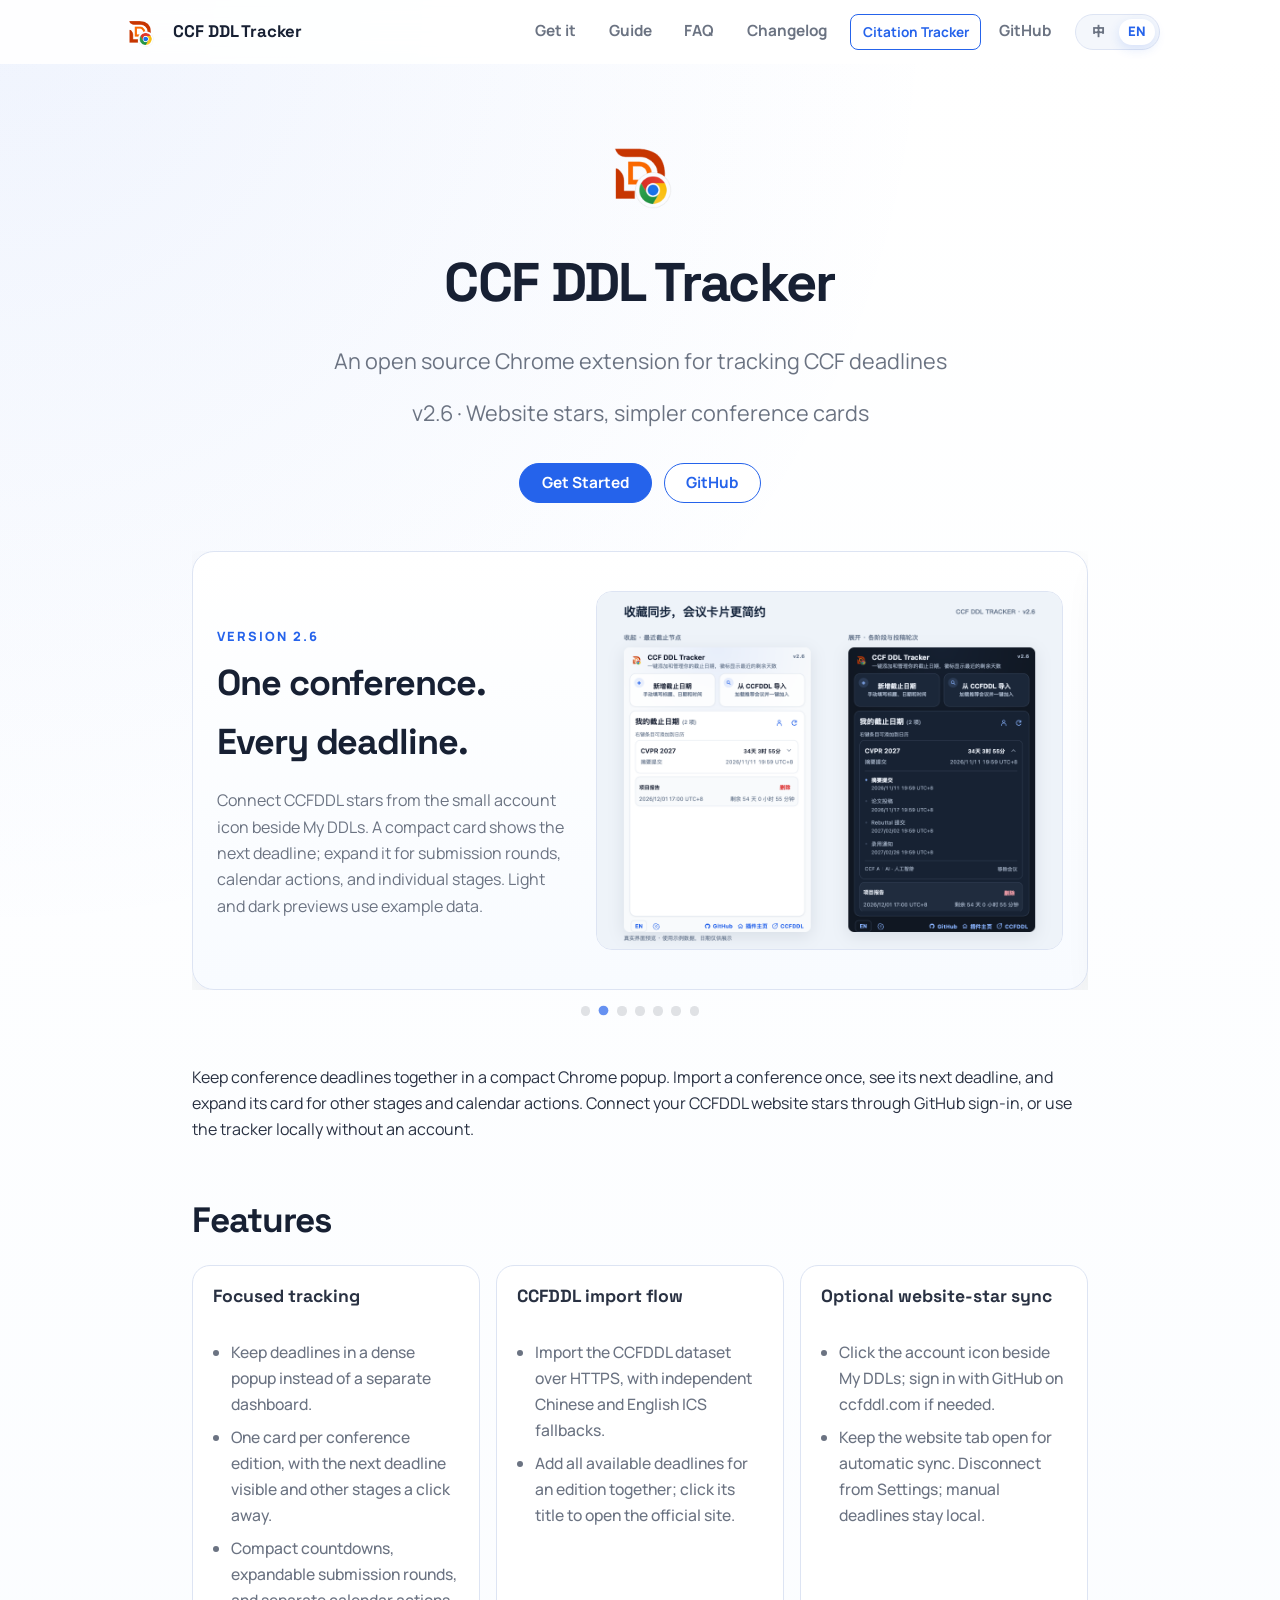
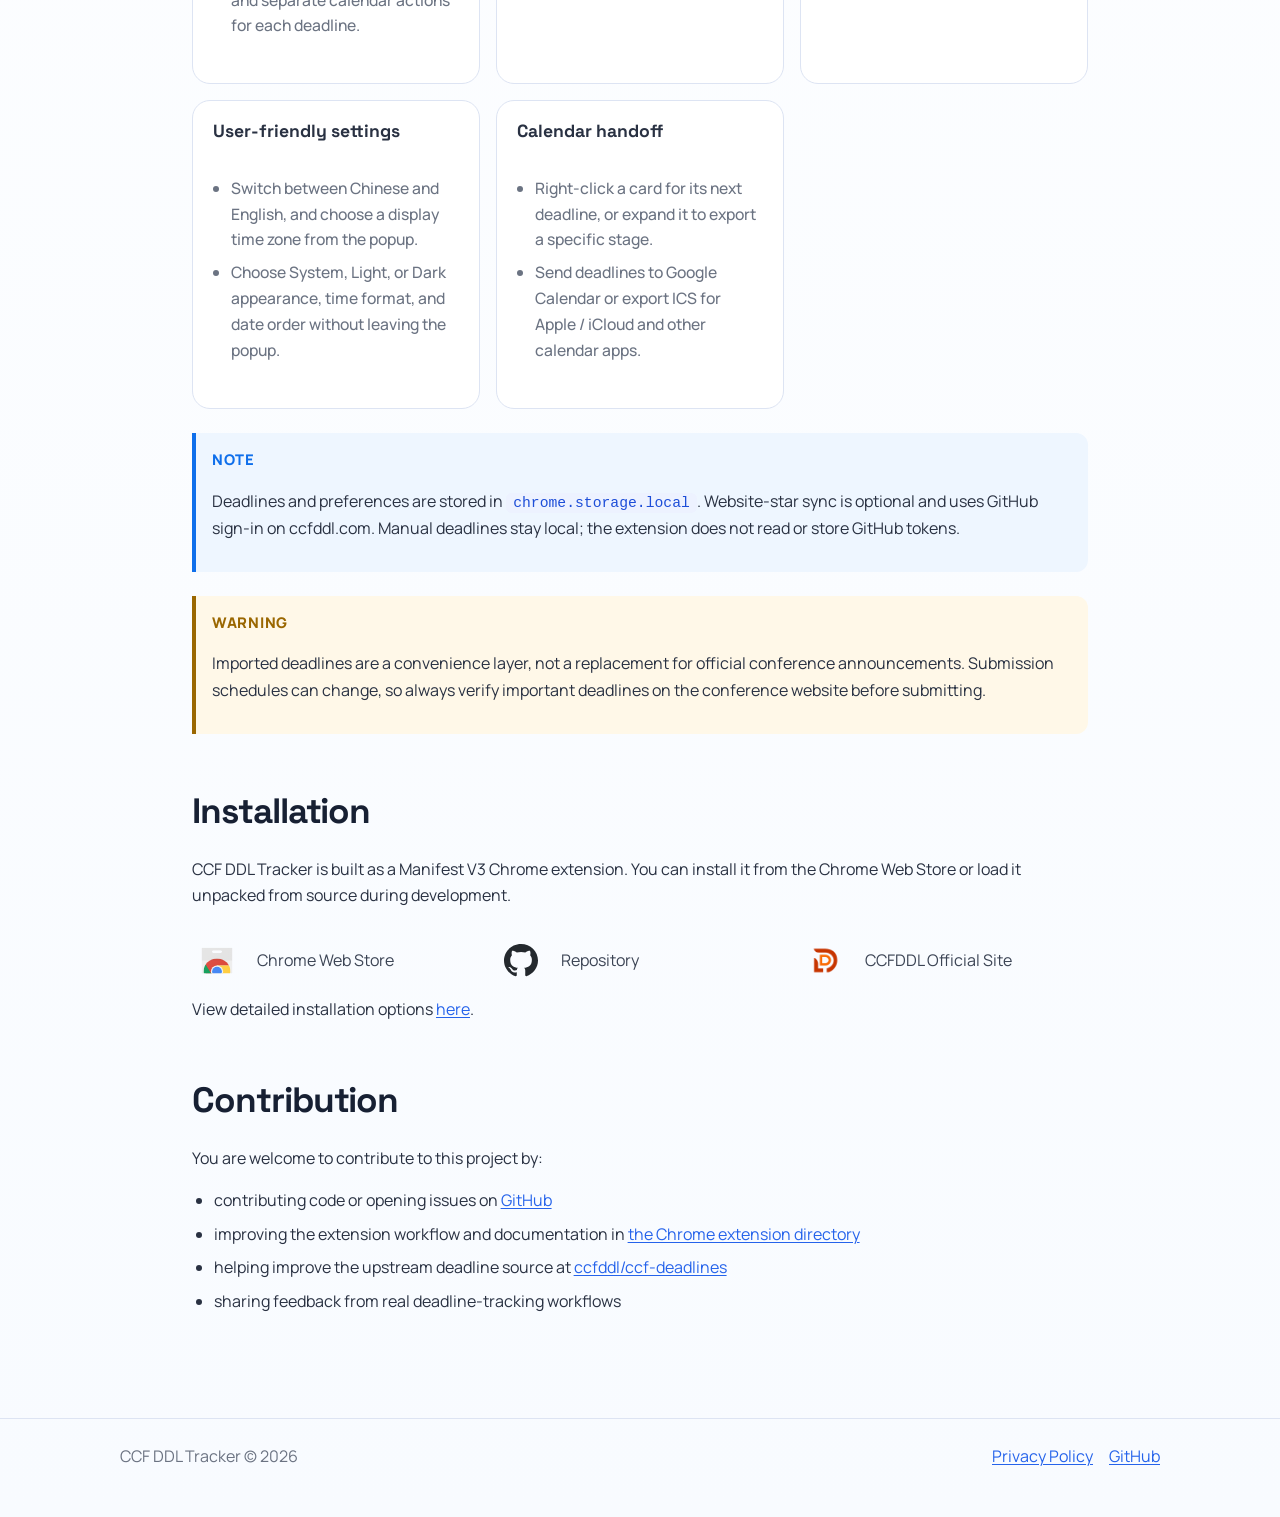
==== commit ea8ceabe: "Release v2.6 with CCFDDL star sync and compact conference cards" ====
--- a/website/index.html
+++ b/website/index.html
@@ -5,7 +5,7 @@
     <meta name="viewport" content="width=device-width, initial-scale=1.0">
     <meta
         name="description"
-        content="CCF DDL Tracker is an open source Chrome extension for tracking CCF deadlines with a compact popup, right-click calendar actions, time zone switching, import flow, and local-only storage."
+        content="CCF DDL Tracker v2.6: compact conference cards, optional CCFDDL star sync through GitHub sign-in, and calendar exports."
         data-i18n-content="meta.description"
     >
     <title>CCF DDL Tracker: 一键添加和管理你的截止日期</title>
@@ -83,7 +83,7 @@
             </picture>
             <h1>CCF DDL Tracker</h1>
             <p class="project-subtitle" data-i18n="home.subtitle">An open source Chrome extension for tracking CCF deadlines</p>
-            <p class="project-subtitle" data-i18n="home.release">v2.5 · Less background work, lighter startup, and import recovery</p>
+            <p class="project-subtitle" data-i18n="home.release">v2.6 · Website stars, simpler conference cards</p>
         </section>
 
         <div class="hero-actions">
@@ -101,6 +101,15 @@
 
         <section class="preview-showcase">
             <div class="preview-scroller" data-preview-scroller>
+                <article class="preview-panel" id="preview-v26" data-preview-slide>
+                    <div class="preview-copy">
+                        <span class="eyebrow" data-i18n="home.preview.v26.eyebrow">Version 2.6</span>
+                        <h3 data-i18n="home.preview.v26.title">One conference. Every deadline.</h3>
+                        <p data-i18n="home.preview.v26.body">Connect CCFDDL stars from the small account icon beside My DDLs. A compact card shows the next deadline; expand it for submission rounds, calendar actions, and individual stages. Light and dark previews use example data.</p>
+                    </div>
+                    <img src="./previewv2.6.png" alt="CCF DDL Tracker v2.6 light and dark previews showing the account icon, a compact conference card and expanded submission stages, using example dates" width="1040" height="800" fetchpriority="high" data-i18n-alt="home.preview.v26.imageAlt">
+                </article>
+
                 <article class="preview-panel" id="preview-v25" data-preview-slide>
                     <div class="preview-copy">
                         <span class="eyebrow" data-i18n="home.preview.v25.eyebrow">Version 2.5</span>
@@ -112,7 +121,7 @@
                         alt="Illustration of CCF DDL Tracker v2.5 with the familiar light and dark interface, saved deadlines, theme settings, and local-loading retry"
                         width="1040"
                         height="800"
-                        fetchpriority="high"
+                        loading="lazy"
                         data-i18n-alt="home.preview.v25.imageAlt"
                     >
                 </article>
@@ -215,21 +224,18 @@
             </div>
 
             <div class="preview-dots" role="group" aria-label="Choose a release preview" data-i18n-aria-label="home.preview.tabsLabel">
-                <button class="preview-dot is-active" type="button" data-preview-target="0" aria-controls="preview-v25" aria-pressed="true" aria-label="v2.5" title="v2.5"></button>
-                <button class="preview-dot" type="button" data-preview-target="1" aria-controls="preview-v24" aria-pressed="false" aria-label="v2.4" title="v2.4"></button>
-                <button class="preview-dot" type="button" data-preview-target="2" aria-controls="preview-v23" aria-pressed="false" aria-label="v2.3" title="v2.3"></button>
-                <button class="preview-dot" type="button" data-preview-target="3" aria-controls="preview-v22" aria-pressed="false" aria-label="v2.2" title="v2.2"></button>
-                <button class="preview-dot" type="button" data-preview-target="4" aria-controls="preview-v21" aria-pressed="false" aria-label="v2.1" title="v2.1"></button>
-                <button class="preview-dot" type="button" data-preview-target="5" aria-controls="preview-v20" aria-pressed="false" aria-label="v2.0" title="v2.0"></button>
+                <button class="preview-dot is-active" type="button" data-preview-target="0" aria-controls="preview-v26" aria-pressed="true" aria-label="v2.6" title="v2.6"></button>
+                <button class="preview-dot" type="button" data-preview-target="1" aria-controls="preview-v25" aria-pressed="false" aria-label="v2.5" title="v2.5"></button>
+                <button class="preview-dot" type="button" data-preview-target="2" aria-controls="preview-v24" aria-pressed="false" aria-label="v2.4" title="v2.4"></button>
+                <button class="preview-dot" type="button" data-preview-target="3" aria-controls="preview-v23" aria-pressed="false" aria-label="v2.3" title="v2.3"></button>
+                <button class="preview-dot" type="button" data-preview-target="4" aria-controls="preview-v22" aria-pressed="false" aria-label="v2.2" title="v2.2"></button>
+                <button class="preview-dot" type="button" data-preview-target="5" aria-controls="preview-v21" aria-pressed="false" aria-label="v2.1" title="v2.1"></button>
+                <button class="preview-dot" type="button" data-preview-target="6" aria-controls="preview-v20" aria-pressed="false" aria-label="v2.0" title="v2.0"></button>
             </div>
         </section>
 
         <article class="article-shell">
-            <p data-i18n="home.intro">
-                CCF DDL Tracker provides a compact popup for keeping deadlines visible in Chrome.
-                You can add custom deadlines, import recommended conferences from CCFDDL, switch the
-                display time zone, and keep everything stored locally in your browser.
-            </p>
+            <p data-i18n="home.intro">Keep conference deadlines together in a compact Chrome popup. Import a conference once, see its next deadline, and expand its card for other stages and calendar actions. Connect your CCFDDL website stars through GitHub sign-in, or use the tracker locally without an account.</p>
 
             <h2 data-i18n="home.features.title">Features</h2>
             <div class="home-features">
@@ -238,15 +244,22 @@
                         <span class="feature-title" data-i18n="home.features.focused.title">Focused tracking</span>
                         <ul>
                             <li data-i18n="home.features.focused.item1">Keep deadlines in a dense popup instead of a separate dashboard.</li>
-                            <li data-i18n="home.features.focused.item2">See remaining days quickly with compact cards and sorted lists.</li>
-                            <li data-i18n="home.features.focused.item3">v2.5 schedules badge updates when needed and loads fewer resources when the popup opens.</li>
+                            <li data-i18n="home.features.focused.item2">One card per conference edition, with the next deadline visible and other stages a click away.</li>
+                            <li data-i18n="home.features.focused.item3">Compact countdowns, expandable submission rounds, and separate calendar actions for each deadline.</li>
                         </ul>
                     </li>
                     <li>
                         <span class="feature-title" data-i18n="home.features.import.title">CCFDDL import flow</span>
                         <ul>
                             <li data-i18n="home.features.import.item1">Import the CCFDDL dataset over HTTPS, with independent Chinese and English ICS fallbacks.</li>
-                            <li data-i18n="home.features.import.item2">Keep homepage links and source time zone data so each card can jump to the official conference site.</li>
+                            <li data-i18n="home.features.import.item2">Add all available deadlines for an edition together; click its title to open the official site.</li>
+                        </ul>
+                    </li>
+                    <li>
+                        <span class="feature-title" data-i18n="home.features.sync.title">Optional website-star sync</span>
+                        <ul>
+                            <li data-i18n="home.features.sync.item1">Click the account icon beside My DDLs; sign in with GitHub on ccfddl.com if needed.</li>
+                            <li data-i18n="home.features.sync.item2">Keep the website tab open for automatic sync. Disconnect from Settings; manual deadlines stay local.</li>
                         </ul>
                     </li>
                     <li>
@@ -259,7 +272,7 @@
                     <li>
                         <span class="feature-title" data-i18n="home.features.calendar.title">Calendar handoff</span>
                         <ul>
-                            <li data-i18n="home.features.calendar.item1">Right-click any saved or imported card to open the calendar menu.</li>
+                            <li data-i18n="home.features.calendar.item1">Right-click a card for its next deadline, or expand it to export a specific stage.</li>
                             <li data-i18n="home.features.calendar.item2">Send deadlines to Google Calendar or export ICS for Apple / iCloud and other calendar apps.</li>
                         </ul>
                     </li>
@@ -268,10 +281,7 @@
 
             <div class="markdown-alert markdown-alert-note">
                 <p class="markdown-alert-title" data-i18n="home.note.title">Note</p>
-                <p data-i18n-html="home.note.body">
-                    This extension does not require an account and does not upload your saved deadlines.
-                    Your data stays in <code>chrome.storage.local</code> on the current browser.
-                </p>
+                <p data-i18n-html="home.note.body">Deadlines and preferences are stored in <code>chrome.storage.local</code>. Website-star sync is optional and uses GitHub sign-in on ccfddl.com. Manual deadlines stay local; the extension does not read or store GitHub tokens.</p>
             </div>
 
             <div class="markdown-alert markdown-alert-warning">
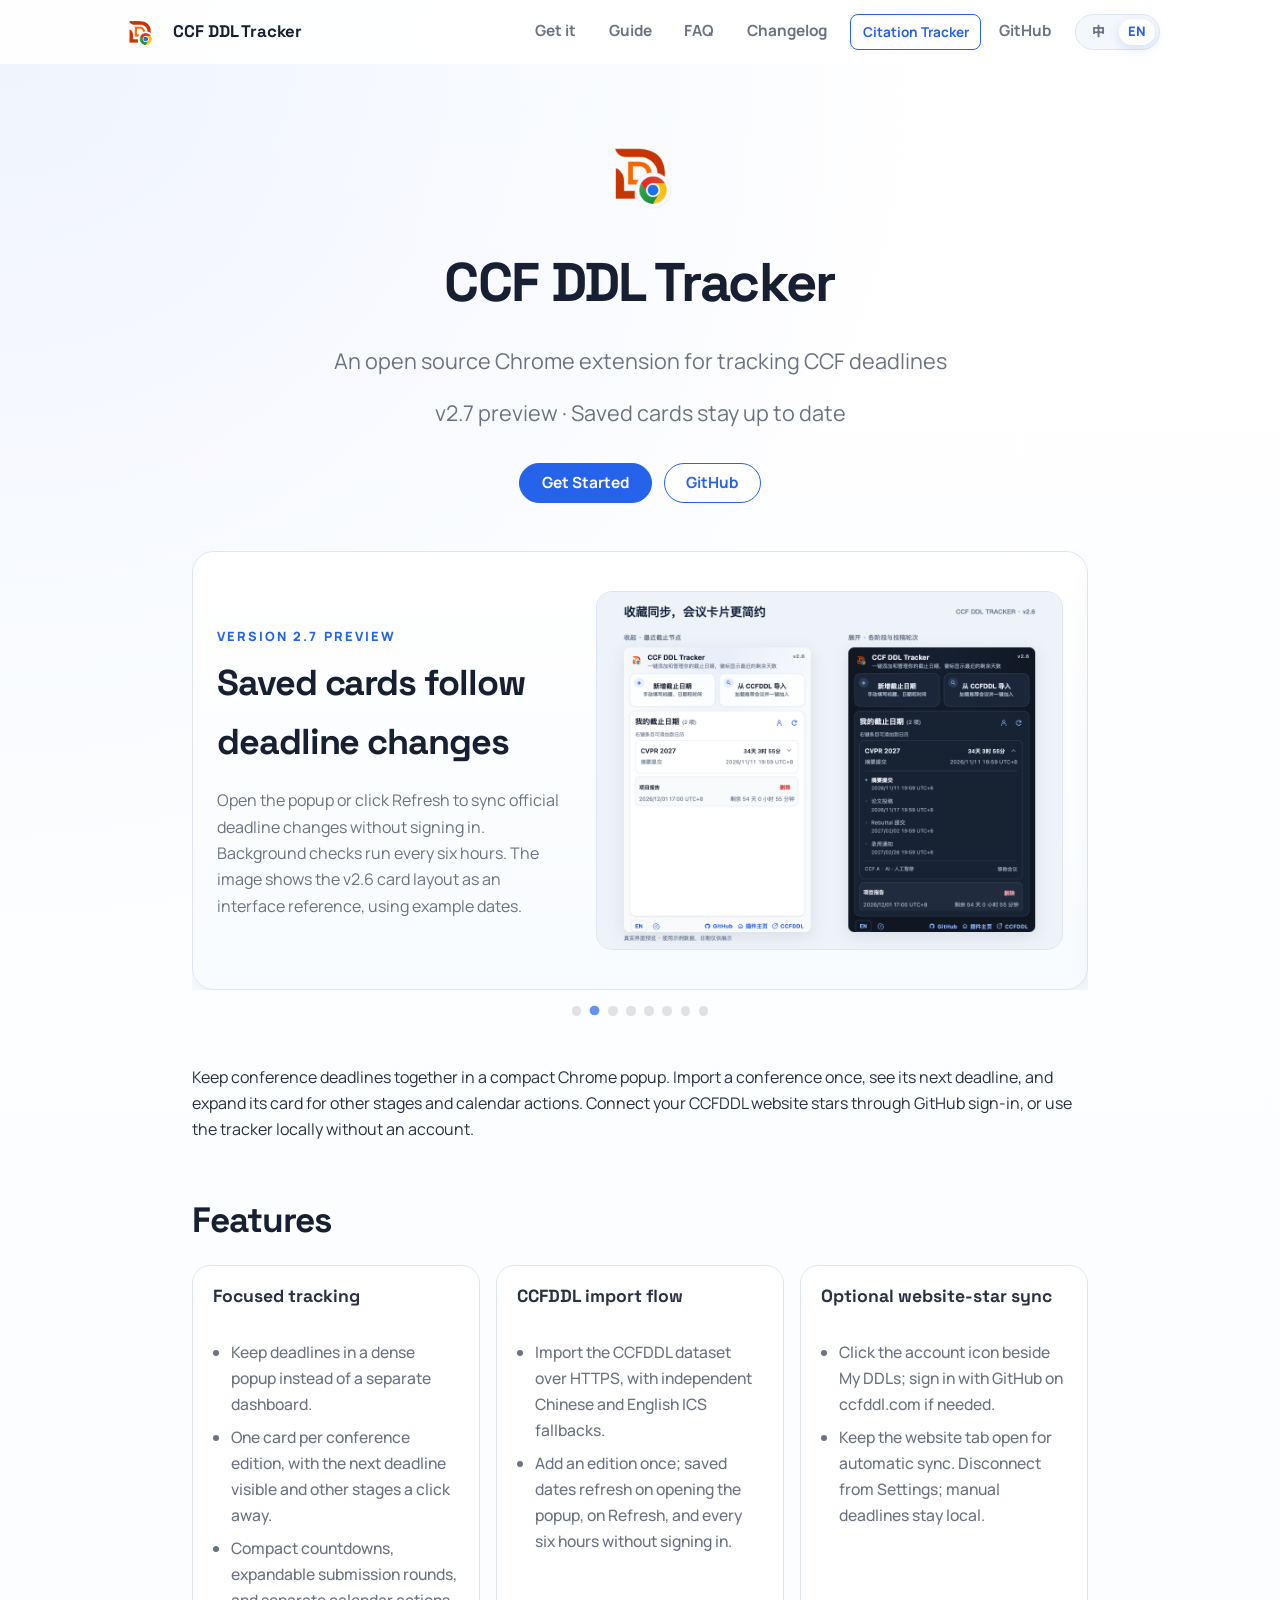
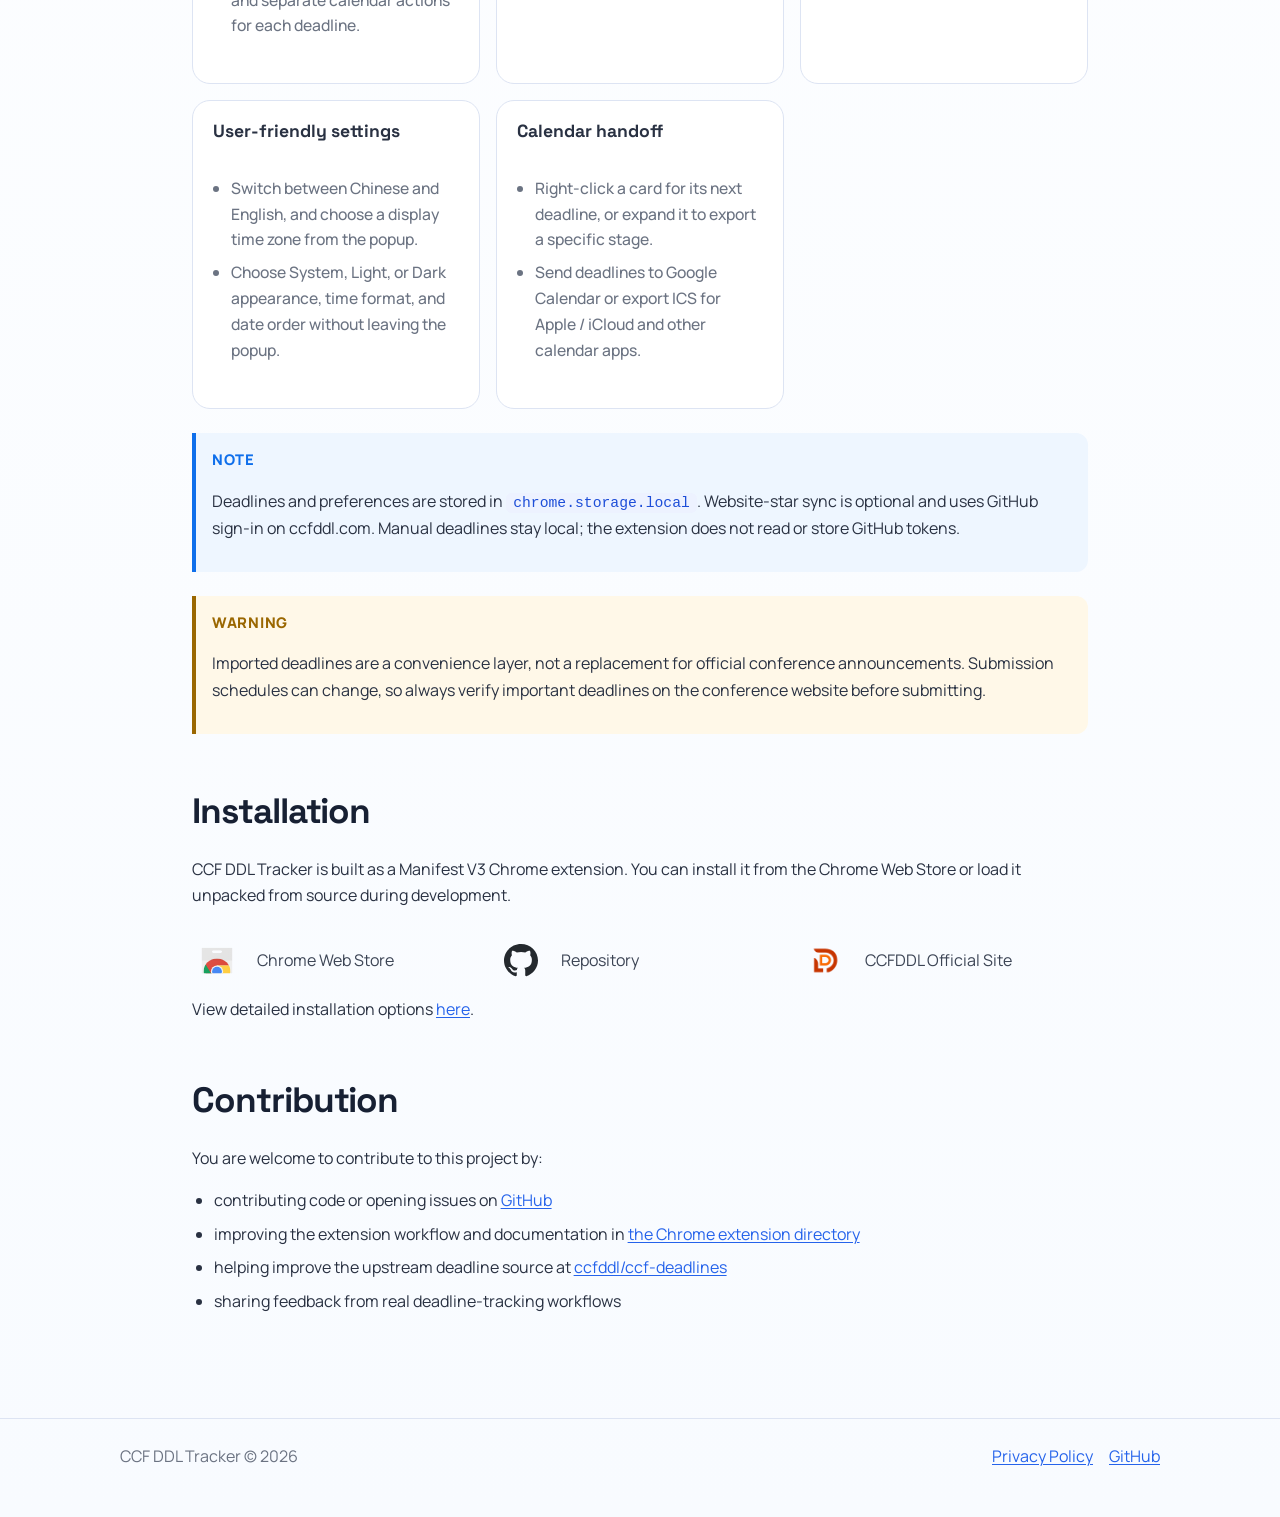
==== commit 314986a1: "Update website with v2.7 feature preview and installation guidance" ====
--- a/website/index.html
+++ b/website/index.html
@@ -5,7 +5,7 @@
     <meta name="viewport" content="width=device-width, initial-scale=1.0">
     <meta
         name="description"
-        content="CCF DDL Tracker v2.6: compact conference cards, optional CCFDDL star sync through GitHub sign-in, and calendar exports."
+        content="CCF DDL Tracker v2.7 preview: official deadline refresh, compact conference cards, optional CCFDDL star sync, and calendar exports."
         data-i18n-content="meta.description"
     >
     <title>CCF DDL Tracker: 一键添加和管理你的截止日期</title>
@@ -83,7 +83,7 @@
             </picture>
             <h1>CCF DDL Tracker</h1>
             <p class="project-subtitle" data-i18n="home.subtitle">An open source Chrome extension for tracking CCF deadlines</p>
-            <p class="project-subtitle" data-i18n="home.release">v2.6 · Website stars, simpler conference cards</p>
+            <p class="project-subtitle" data-i18n="home.release">v2.7 preview · Saved cards stay up to date</p>
         </section>
 
         <div class="hero-actions">
@@ -101,13 +101,22 @@
 
         <section class="preview-showcase">
             <div class="preview-scroller" data-preview-scroller>
+                <article class="preview-panel" id="preview-v27" data-preview-slide>
+                    <div class="preview-copy">
+                        <span class="eyebrow" data-i18n="home.preview.v27.eyebrow">Version 2.7 preview</span>
+                        <h3 data-i18n="home.preview.v27.title">Saved cards follow deadline changes</h3>
+                        <p data-i18n="home.preview.v27.body">Open the popup or click Refresh to sync official deadline changes without signing in. Background checks run every six hours. The image shows the v2.6 card layout as an interface reference, using example dates.</p>
+                    </div>
+                    <img src="./previewv2.6.png" alt="v2.6 card layout reference for CCF DDL Tracker, with example dates; v2.7 adds official deadline refresh" width="1040" height="800" fetchpriority="high" data-i18n-alt="home.preview.v27.imageAlt">
+                </article>
+
                 <article class="preview-panel" id="preview-v26" data-preview-slide>
                     <div class="preview-copy">
                         <span class="eyebrow" data-i18n="home.preview.v26.eyebrow">Version 2.6</span>
                         <h3 data-i18n="home.preview.v26.title">One conference. Every deadline.</h3>
                         <p data-i18n="home.preview.v26.body">Connect CCFDDL stars from the small account icon beside My DDLs. A compact card shows the next deadline; expand it for submission rounds, calendar actions, and individual stages. Light and dark previews use example data.</p>
                     </div>
-                    <img src="./previewv2.6.png" alt="CCF DDL Tracker v2.6 light and dark previews showing the account icon, a compact conference card and expanded submission stages, using example dates" width="1040" height="800" fetchpriority="high" data-i18n-alt="home.preview.v26.imageAlt">
+                    <img src="./previewv2.6.png" alt="CCF DDL Tracker v2.6 light and dark previews showing the account icon, a compact conference card and expanded submission stages, using example dates" width="1040" height="800" loading="lazy" data-i18n-alt="home.preview.v26.imageAlt">
                 </article>
 
                 <article class="preview-panel" id="preview-v25" data-preview-slide>
@@ -224,13 +233,14 @@
             </div>
 
             <div class="preview-dots" role="group" aria-label="Choose a release preview" data-i18n-aria-label="home.preview.tabsLabel">
-                <button class="preview-dot is-active" type="button" data-preview-target="0" aria-controls="preview-v26" aria-pressed="true" aria-label="v2.6" title="v2.6"></button>
-                <button class="preview-dot" type="button" data-preview-target="1" aria-controls="preview-v25" aria-pressed="false" aria-label="v2.5" title="v2.5"></button>
-                <button class="preview-dot" type="button" data-preview-target="2" aria-controls="preview-v24" aria-pressed="false" aria-label="v2.4" title="v2.4"></button>
-                <button class="preview-dot" type="button" data-preview-target="3" aria-controls="preview-v23" aria-pressed="false" aria-label="v2.3" title="v2.3"></button>
-                <button class="preview-dot" type="button" data-preview-target="4" aria-controls="preview-v22" aria-pressed="false" aria-label="v2.2" title="v2.2"></button>
-                <button class="preview-dot" type="button" data-preview-target="5" aria-controls="preview-v21" aria-pressed="false" aria-label="v2.1" title="v2.1"></button>
-                <button class="preview-dot" type="button" data-preview-target="6" aria-controls="preview-v20" aria-pressed="false" aria-label="v2.0" title="v2.0"></button>
+                <button class="preview-dot is-active" type="button" data-preview-target="0" aria-controls="preview-v27" aria-pressed="true" aria-label="v2.7" title="v2.7"></button>
+                <button class="preview-dot" type="button" data-preview-target="1" aria-controls="preview-v26" aria-pressed="false" aria-label="v2.6" title="v2.6"></button>
+                <button class="preview-dot" type="button" data-preview-target="2" aria-controls="preview-v25" aria-pressed="false" aria-label="v2.5" title="v2.5"></button>
+                <button class="preview-dot" type="button" data-preview-target="3" aria-controls="preview-v24" aria-pressed="false" aria-label="v2.4" title="v2.4"></button>
+                <button class="preview-dot" type="button" data-preview-target="4" aria-controls="preview-v23" aria-pressed="false" aria-label="v2.3" title="v2.3"></button>
+                <button class="preview-dot" type="button" data-preview-target="5" aria-controls="preview-v22" aria-pressed="false" aria-label="v2.2" title="v2.2"></button>
+                <button class="preview-dot" type="button" data-preview-target="6" aria-controls="preview-v21" aria-pressed="false" aria-label="v2.1" title="v2.1"></button>
+                <button class="preview-dot" type="button" data-preview-target="7" aria-controls="preview-v20" aria-pressed="false" aria-label="v2.0" title="v2.0"></button>
             </div>
         </section>
 
@@ -252,7 +262,7 @@
                         <span class="feature-title" data-i18n="home.features.import.title">CCFDDL import flow</span>
                         <ul>
                             <li data-i18n="home.features.import.item1">Import the CCFDDL dataset over HTTPS, with independent Chinese and English ICS fallbacks.</li>
-                            <li data-i18n="home.features.import.item2">Add all available deadlines for an edition together; click its title to open the official site.</li>
+                            <li data-i18n="home.features.import.item2">Add an edition once; saved dates refresh on opening the popup, on Refresh, and every six hours without signing in.</li>
                         </ul>
                     </li>
                     <li>
@@ -365,6 +375,6 @@
         </div>
     </footer>
 
-    <script src="./script.js"></script>
+    <script src="./script.js?v=4bc177d518ba"></script>
 </body>
 </html>
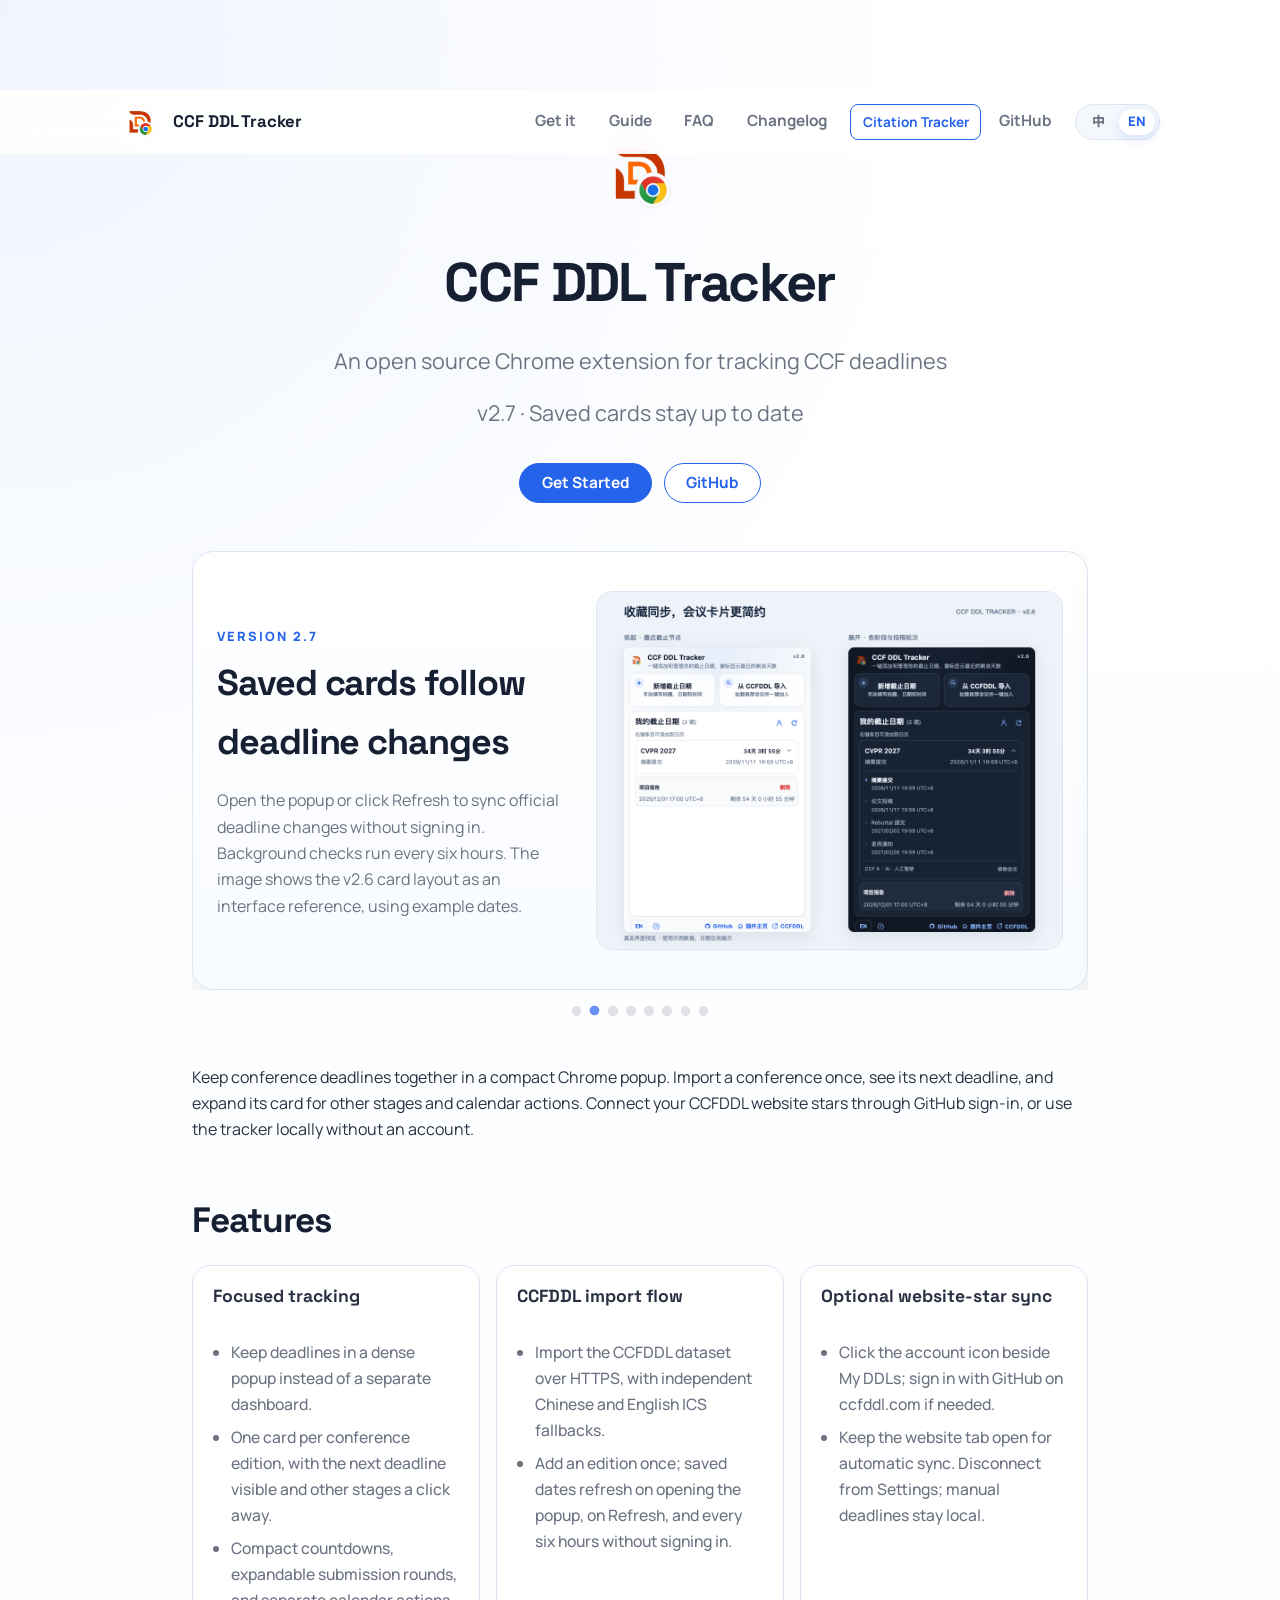
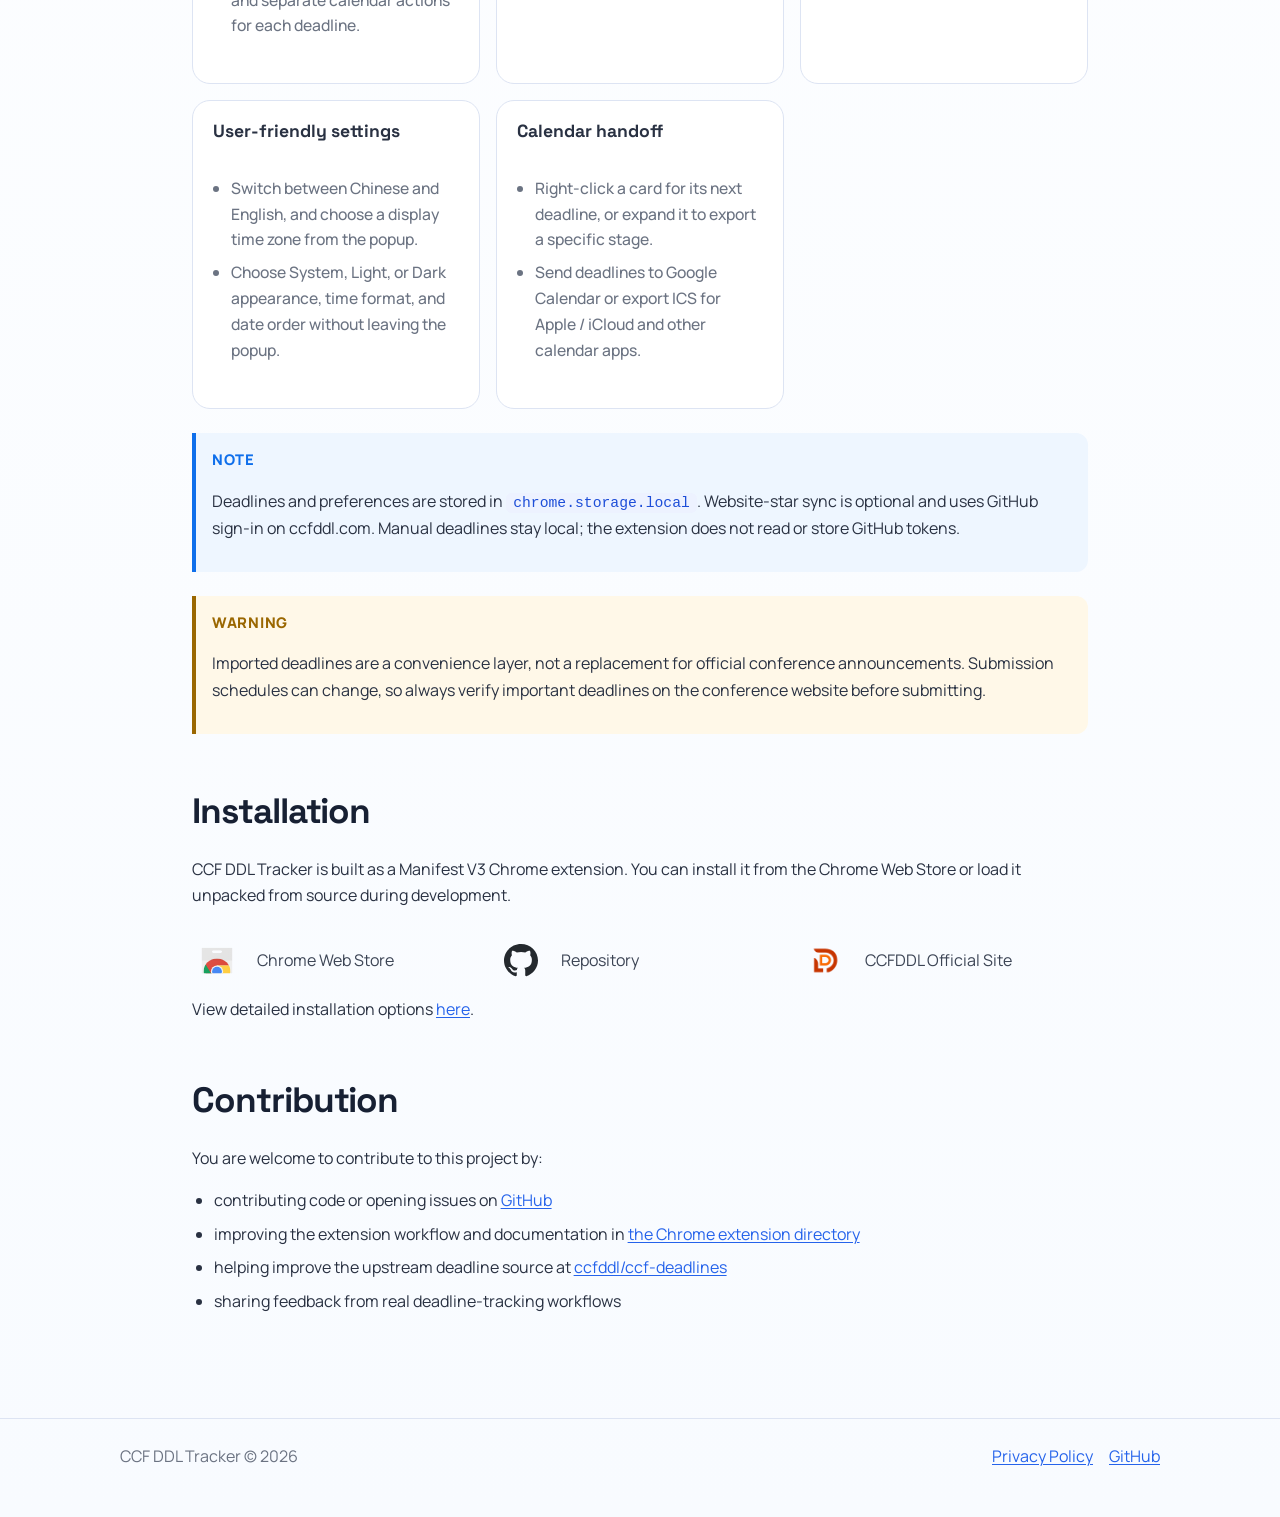
==== commit da3e200a: "Publish v2.7 source with official deadline refresh and updated documentation" ====
--- a/website/index.html
+++ b/website/index.html
@@ -5,7 +5,7 @@
     <meta name="viewport" content="width=device-width, initial-scale=1.0">
     <meta
         name="description"
-        content="CCF DDL Tracker v2.7 preview: official deadline refresh, compact conference cards, optional CCFDDL star sync, and calendar exports."
+        content="CCF DDL Tracker v2.7: official deadline refresh, compact conference cards, optional CCFDDL star sync, and calendar exports."
         data-i18n-content="meta.description"
     >
     <title>CCF DDL Tracker: 一键添加和管理你的截止日期</title>
@@ -83,7 +83,7 @@
             </picture>
             <h1>CCF DDL Tracker</h1>
             <p class="project-subtitle" data-i18n="home.subtitle">An open source Chrome extension for tracking CCF deadlines</p>
-            <p class="project-subtitle" data-i18n="home.release">v2.7 preview · Saved cards stay up to date</p>
+            <p class="project-subtitle" data-i18n="home.release">v2.7 · Saved cards stay up to date</p>
         </section>
 
         <div class="hero-actions">
@@ -103,7 +103,7 @@
             <div class="preview-scroller" data-preview-scroller>
                 <article class="preview-panel" id="preview-v27" data-preview-slide>
                     <div class="preview-copy">
-                        <span class="eyebrow" data-i18n="home.preview.v27.eyebrow">Version 2.7 preview</span>
+                        <span class="eyebrow" data-i18n="home.preview.v27.eyebrow">Version 2.7</span>
                         <h3 data-i18n="home.preview.v27.title">Saved cards follow deadline changes</h3>
                         <p data-i18n="home.preview.v27.body">Open the popup or click Refresh to sync official deadline changes without signing in. Background checks run every six hours. The image shows the v2.6 card layout as an interface reference, using example dates.</p>
                     </div>
@@ -375,6 +375,6 @@
         </div>
     </footer>
 
-    <script src="./script.js?v=4bc177d518ba"></script>
+    <script src="./script.js?v=d96e9c5315ad"></script>
 </body>
 </html>
